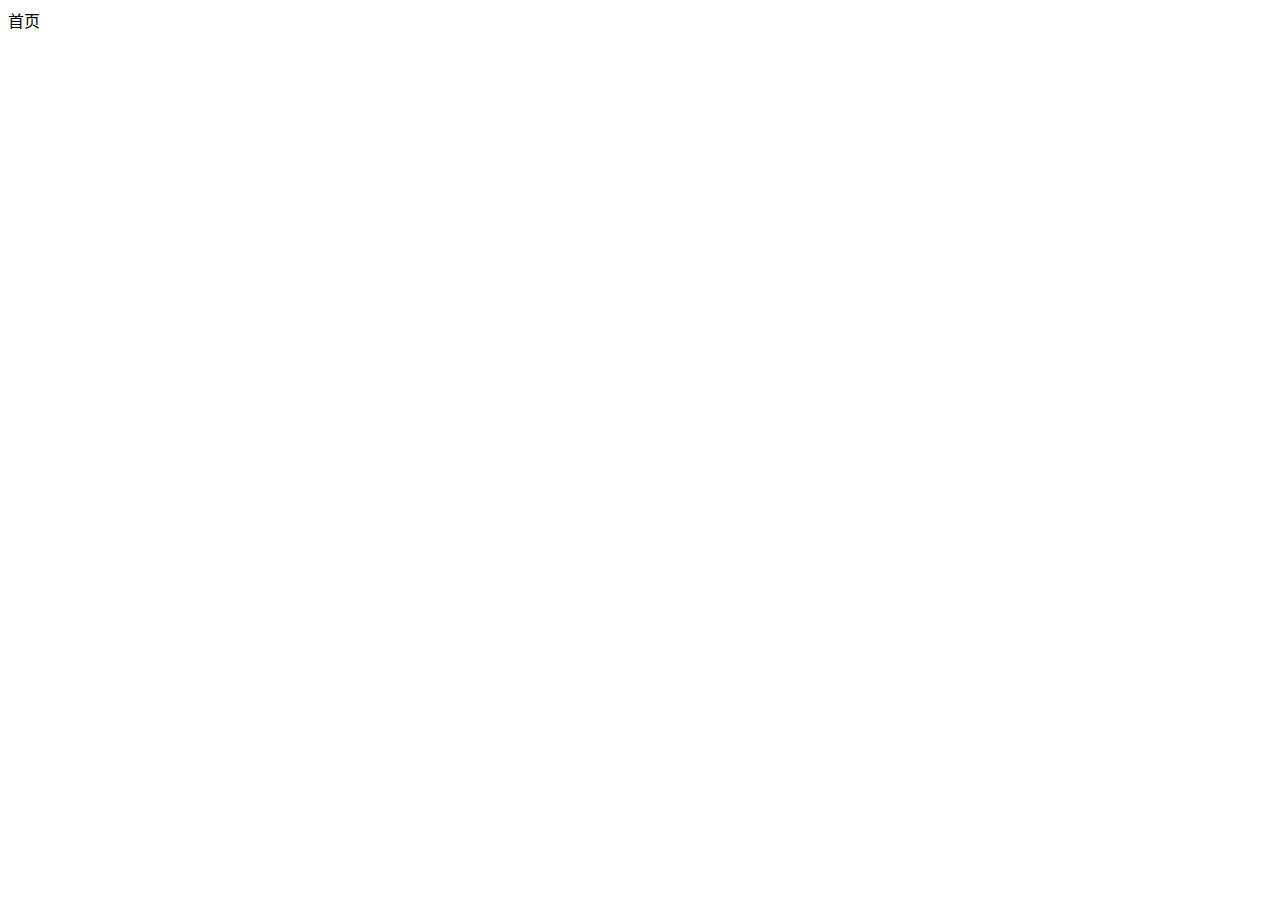
==== index.html @ 96267653 "完成登录表单" ====
<!DOCTYPE html>
<html lang="zh-CN">

<head>
    <meta charset="UTF-8">
    <meta name="viewport" content="width=device-width, initial-scale=1.0">
    <title>Document</title>
</head>

<body>
    首页
</body>

</html>
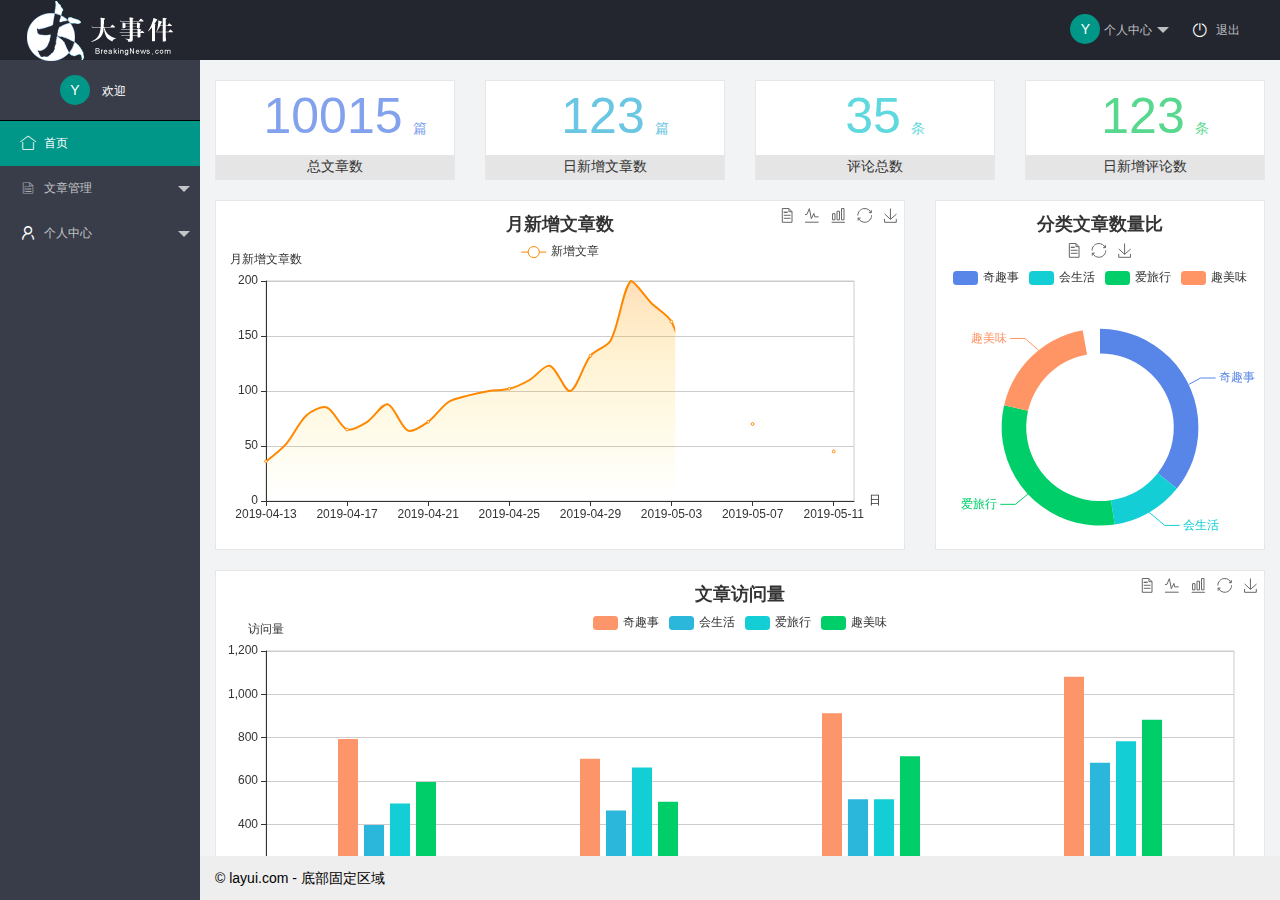
==== commit 4d37814d: "完成index页面布局" ====
--- a/index.html
+++ b/index.html
@@ -1,14 +1,119 @@
 <!DOCTYPE html>
-<html lang="zh-CN">
+<html>
 
 <head>
-    <meta charset="UTF-8">
-    <meta name="viewport" content="width=device-width, initial-scale=1.0">
-    <title>Document</title>
+    <meta charset="utf-8">
+    <meta name="viewport" content="width=device-width, initial-scale=1, maximum-scale=1">
+    <title>layout 后台大布局 - Layui</title>
+    <link rel="stylesheet" href="assets/lib/layui/css/layui.css">
+    <link rel="stylesheet" href="assets/css/index.css">
 </head>
 
-<body>
-    首页
+<body class="layui-layout-body">
+    <div class="layui-layout layui-layout-admin">
+        <div class="layui-header">
+            <div class="layui-logo">
+                <img src="assets/images/logo.png" alt="">
+            </div>
+            <ul class="layui-nav layui-layout-right">
+                <li class="layui-nav-item">
+                    <a href="javascript:;">
+                        <img src="http://t.cn/RCzsdCq" class="layui-nav-img" style="display: none;" alt="">
+                        <span id="userportrait">Y</span>
+                        个人中心
+                    </a>
+                    <dl class="layui-nav-child">
+                        <dd><a href="">基本资料</a></dd>
+                        <dd><a href="">更换头像</a></dd>
+                        <dd><a href="">重置密码</a></dd>
+                    </dl>
+                </li>
+
+                <li class="layui-nav-item">
+                    <a href="">
+                        <i class="layui-icon layui-icon-logout"
+                            style="font-size: 18px; color: #fff; vertical-align: bottom;"></i>
+                        退出
+                    </a>
+                </li>
+            </ul>
+        </div>
+
+        <div class="layui-side layui-bg-black">
+            <div class="welcome">
+                <img src="http://t.cn/RCzsdCq" class="layui-nav-img" style="display: none;" alt="">
+                <span id="userportrait">Y</span>
+                <em>欢迎</em>
+            </div>
+            <div>
+                <!-- 左侧导航区域（可配合layui已有的垂直导航） -->
+                <ul class="layui-nav layui-nav-tree" lay-filter="test" lay-shrink="all">
+                    <li class="layui-nav-item layui-this">
+                        <a href="">
+                            <i class="layui-icon layui-icon-home" style="font-size: 18px; color: #fff;"></i>
+                            首页
+                        </a>
+                    </li>
+                    <li class="layui-nav-item">
+                        <a class="" href="javascript:;">
+                            <i class="layui-icon layui-icon-list" style="font-size: 18px; color: #fff;"></i>
+                            文章管理
+                        </a>
+                        <dl class="layui-nav-child">
+                            <dd><a href="test.html" target="fm">
+                                    <i class="layui-icon layui-icon-app" style="font-size: 12px; color: #fff;"></i>
+                                    文章类别</a></dd>
+                            <dd><a href="javascript:;">
+                                    <i class="layui-icon layui-icon-app" style="font-size: 12px; color: #fff;"></i>
+                                    文章列表</a></dd>
+                            <dd><a href="javascript:;">
+                                    <i class="layui-icon layui-icon-app" style="font-size: 12px; color: #fff;"></i>
+                                    发表文章</a></dd>
+                        </dl>
+                    </li>
+                    <li class="layui-nav-item">
+                        <a href="javascript:;">
+                            <i class="layui-icon layui-icon-username" style="font-size: 18px; color: #fff;"></i>
+                            个人中心
+                        </a>
+                        <dl class="layui-nav-child">
+                            <dd><a href="javascript:;">
+                                    <i class="layui-icon layui-icon-app" style="font-size: 12px; color: #fff;"></i>
+                                    基本资料</a></dd>
+                            <dd><a href="javascript:;">
+                                    <i class="layui-icon layui-icon-app" style="font-size: 12px; color: #fff;"></i>
+                                    更换头像</a></dd>
+                            <dd><a href="javascript:;">
+                                    <i class="layui-icon layui-icon-app" style="font-size: 12px; color: #fff;"></i>
+                                    重置密码</a></dd>
+                        </dl>
+                    </li>
+                </ul>
+            </div>
+        </div>
+
+        <div class="layui-body">
+            <!-- 内容主体区域 -->
+            <!-- <div style="padding: 15px;">内容主体区域</div> -->
+            <iframe src="home/dashboard.html" frameborder="0" name="fm"></iframe>
+        </div>
+
+        <div class="layui-footer">
+            <!-- 底部固定区域 -->
+            © layui.com - 底部固定区域
+        </div>
+    </div>
+    <script src="assets/lib/jquery.js"></script>
+    <script src="assets/lib/layui/layui.all.js"></script>
+    <script src="assets/js/common.js"></script>
+    <script src="assets/js/index.js"></script>
+    <script>
+        //JavaScript代码区域
+        layui.use('element', function () {
+            var element = layui.element;
+
+        });
+    </script>
 </body>
 
 </html>--- a/assets/lib/layui/css/layui.css
+++ b/assets/lib/layui/css/layui.css
@@ -0,0 +1,2 @@
+/** layui-v2.5.6 MIT License By https://www.layui.com */
+ .layui-inline,img{display:inline-block;vertical-align:middle}h1,h2,h3,h4,h5,h6{font-weight:400}.layui-edge,.layui-header,.layui-inline,.layui-main{position:relative}.layui-body,.layui-edge,.layui-elip{overflow:hidden}.layui-btn,.layui-edge,.layui-inline,img{vertical-align:middle}.layui-btn,.layui-disabled,.layui-icon,.layui-unselect{-moz-user-select:none;-webkit-user-select:none;-ms-user-select:none}.layui-elip,.layui-form-checkbox span,.layui-form-pane .layui-form-label{text-overflow:ellipsis;white-space:nowrap}.layui-breadcrumb,.layui-tree-btnGroup{visibility:hidden}blockquote,body,button,dd,div,dl,dt,form,h1,h2,h3,h4,h5,h6,input,li,ol,p,pre,td,textarea,th,ul{margin:0;padding:0;-webkit-tap-highlight-color:rgba(0,0,0,0)}a:active,a:hover{outline:0}img{border:none}li{list-style:none}table{border-collapse:collapse;border-spacing:0}h4,h5,h6{font-size:100%}button,input,optgroup,option,select,textarea{font-family:inherit;font-size:inherit;font-style:inherit;font-weight:inherit;outline:0}pre{white-space:pre-wrap;white-space:-moz-pre-wrap;white-space:-pre-wrap;white-space:-o-pre-wrap;word-wrap:break-word}body{line-height:24px;font:14px Helvetica Neue,Helvetica,PingFang SC,Tahoma,Arial,sans-serif}hr{height:1px;margin:10px 0;border:0;clear:both}a{color:#333;text-decoration:none}a:hover{color:#777}a cite{font-style:normal;*cursor:pointer}.layui-border-box,.layui-border-box *{box-sizing:border-box}.layui-box,.layui-box *{box-sizing:content-box}.layui-clear{clear:both;*zoom:1}.layui-clear:after{content:'\20';clear:both;*zoom:1;display:block;height:0}.layui-inline{*display:inline;*zoom:1}.layui-edge{display:inline-block;width:0;height:0;border-width:6px;border-style:dashed;border-color:transparent}.layui-edge-top{top:-4px;border-bottom-color:#999;border-bottom-style:solid}.layui-edge-right{border-left-color:#999;border-left-style:solid}.layui-edge-bottom{top:2px;border-top-color:#999;border-top-style:solid}.layui-edge-left{border-right-color:#999;border-right-style:solid}.layui-disabled,.layui-disabled:hover{color:#d2d2d2!important;cursor:not-allowed!important}.layui-circle{border-radius:100%}.layui-show{display:block!important}.layui-hide{display:none!important}@font-face{font-family:layui-icon;src:url(../font/iconfont.eot?v=256);src:url(../font/iconfont.eot?v=256#iefix) format('embedded-opentype'),url(../font/iconfont.woff2?v=256) format('woff2'),url(../font/iconfont.woff?v=256) format('woff'),url(../font/iconfont.ttf?v=256) format('truetype'),url(../font/iconfont.svg?v=256#layui-icon) format('svg')}.layui-icon{font-family:layui-icon!important;font-size:16px;font-style:normal;-webkit-font-smoothing:antialiased;-moz-osx-font-smoothing:grayscale}.layui-icon-reply-fill:before{content:"\e611"}.layui-icon-set-fill:before{content:"\e614"}.layui-icon-menu-fill:before{content:"\e60f"}.layui-icon-search:before{content:"\e615"}.layui-icon-share:before{content:"\e641"}.layui-icon-set-sm:before{content:"\e620"}.layui-icon-engine:before{content:"\e628"}.layui-icon-close:before{content:"\1006"}.layui-icon-close-fill:before{content:"\1007"}.layui-icon-chart-screen:before{content:"\e629"}.layui-icon-star:before{content:"\e600"}.layui-icon-circle-dot:before{content:"\e617"}.layui-icon-chat:before{content:"\e606"}.layui-icon-release:before{content:"\e609"}.layui-icon-list:before{content:"\e60a"}.layui-icon-chart:before{content:"\e62c"}.layui-icon-ok-circle:before{content:"\1005"}.layui-icon-layim-theme:before{content:"\e61b"}.layui-icon-table:before{content:"\e62d"}.layui-icon-right:before{content:"\e602"}.layui-icon-left:before{content:"\e603"}.layui-icon-cart-simple:before{content:"\e698"}.layui-icon-face-cry:before{content:"\e69c"}.layui-icon-face-smile:before{content:"\e6af"}.layui-icon-survey:before{content:"\e6b2"}.layui-icon-tree:before{content:"\e62e"}.layui-icon-ie:before{content:"\e7bb"}.layui-icon-upload-circle:before{content:"\e62f"}.layui-icon-add-circle:before{content:"\e61f"}.layui-icon-download-circle:before{content:"\e601"}.layui-icon-templeate-1:before{content:"\e630"}.layui-icon-util:before{content:"\e631"}.layui-icon-face-surprised:before{content:"\e664"}.layui-icon-edit:before{content:"\e642"}.layui-icon-speaker:before{content:"\e645"}.layui-icon-down:before{content:"\e61a"}.layui-icon-file:before{content:"\e621"}.layui-icon-layouts:before{content:"\e632"}.layui-icon-rate-half:before{content:"\e6c9"}.layui-icon-add-circle-fine:before{content:"\e608"}.layui-icon-prev-circle:before{content:"\e633"}.layui-icon-read:before{content:"\e705"}.layui-icon-404:before{content:"\e61c"}.layui-icon-carousel:before{content:"\e634"}.layui-icon-help:before{content:"\e607"}.layui-icon-code-circle:before{content:"\e635"}.layui-icon-windows:before{content:"\e67f"}.layui-icon-water:before{content:"\e636"}.layui-icon-username:before{content:"\e66f"}.layui-icon-find-fill:before{content:"\e670"}.layui-icon-about:before{content:"\e60b"}.layui-icon-location:before{content:"\e715"}.layui-icon-up:before{content:"\e619"}.layui-icon-pause:before{content:"\e651"}.layui-icon-date:before{content:"\e637"}.layui-icon-layim-uploadfile:before{content:"\e61d"}.layui-icon-delete:before{content:"\e640"}.layui-icon-play:before{content:"\e652"}.layui-icon-top:before{content:"\e604"}.layui-icon-firefox:before{content:"\e686"}.layui-icon-friends:before{content:"\e612"}.layui-icon-refresh-3:before{content:"\e9aa"}.layui-icon-ok:before{content:"\e605"}.layui-icon-layer:before{content:"\e638"}.layui-icon-face-smile-fine:before{content:"\e60c"}.layui-icon-dollar:before{content:"\e659"}.layui-icon-group:before{content:"\e613"}.layui-icon-layim-download:before{content:"\e61e"}.layui-icon-picture-fine:before{content:"\e60d"}.layui-icon-link:before{content:"\e64c"}.layui-icon-diamond:before{content:"\e735"}.layui-icon-log:before{content:"\e60e"}.layui-icon-key:before{content:"\e683"}.layui-icon-rate-solid:before{content:"\e67a"}.layui-icon-fonts-del:before{content:"\e64f"}.layui-icon-unlink:before{content:"\e64d"}.layui-icon-fonts-clear:before{content:"\e639"}.layui-icon-triangle-r:before{content:"\e623"}.layui-icon-circle:before{content:"\e63f"}.layui-icon-radio:before{content:"\e643"}.layui-icon-align-center:before{content:"\e647"}.layui-icon-align-right:before{content:"\e648"}.layui-icon-align-left:before{content:"\e649"}.layui-icon-loading-1:before{content:"\e63e"}.layui-icon-return:before{content:"\e65c"}.layui-icon-fonts-strong:before{content:"\e62b"}.layui-icon-upload:before{content:"\e67c"}.layui-icon-dialogue:before{content:"\e63a"}.layui-icon-video:before{content:"\e6ed"}.layui-icon-headset:before{content:"\e6fc"}.layui-icon-cellphone-fine:before{content:"\e63b"}.layui-icon-add-1:before{content:"\e654"}.layui-icon-face-smile-b:before{content:"\e650"}.layui-icon-fonts-html:before{content:"\e64b"}.layui-icon-screen-full:before{content:"\e622"}.layui-icon-form:before{content:"\e63c"}.layui-icon-cart:before{content:"\e657"}.layui-icon-camera-fill:before{content:"\e65d"}.layui-icon-tabs:before{content:"\e62a"}.layui-icon-heart-fill:before{content:"\e68f"}.layui-icon-fonts-code:before{content:"\e64e"}.layui-icon-ios:before{content:"\e680"}.layui-icon-at:before{content:"\e687"}.layui-icon-fire:before{content:"\e756"}.layui-icon-set:before{content:"\e716"}.layui-icon-fonts-u:before{content:"\e646"}.layui-icon-triangle-d:before{content:"\e625"}.layui-icon-tips:before{content:"\e702"}.layui-icon-picture:before{content:"\e64a"}.layui-icon-more-vertical:before{content:"\e671"}.layui-icon-bluetooth:before{content:"\e689"}.layui-icon-flag:before{content:"\e66c"}.layui-icon-loading:before{content:"\e63d"}.layui-icon-fonts-i:before{content:"\e644"}.layui-icon-refresh-1:before{content:"\e666"}.layui-icon-rmb:before{content:"\e65e"}.layui-icon-addition:before{content:"\e624"}.layui-icon-home:before{content:"\e68e"}.layui-icon-time:before{content:"\e68d"}.layui-icon-user:before{content:"\e770"}.layui-icon-notice:before{content:"\e667"}.layui-icon-chrome:before{content:"\e68a"}.layui-icon-edge:before{content:"\e68b"}.layui-icon-login-weibo:before{content:"\e675"}.layui-icon-voice:before{content:"\e688"}.layui-icon-upload-drag:before{content:"\e681"}.layui-icon-login-qq:before{content:"\e676"}.layui-icon-snowflake:before{content:"\e6b1"}.layui-icon-heart:before{content:"\e68c"}.layui-icon-logout:before{content:"\e682"}.layui-icon-file-b:before{content:"\e655"}.layui-icon-template:before{content:"\e663"}.layui-icon-transfer:before{content:"\e691"}.layui-icon-auz:before{content:"\e672"}.layui-icon-console:before{content:"\e665"}.layui-icon-app:before{content:"\e653"}.layui-icon-prev:before{content:"\e65a"}.layui-icon-website:before{content:"\e7ae"}.layui-icon-next:before{content:"\e65b"}.layui-icon-component:before{content:"\e857"}.layui-icon-android:before{content:"\e684"}.layui-icon-more:before{content:"\e65f"}.layui-icon-login-wechat:before{content:"\e677"}.layui-icon-shrink-right:before{content:"\e668"}.layui-icon-spread-left:before{content:"\e66b"}.layui-icon-camera:before{content:"\e660"}.layui-icon-note:before{content:"\e66e"}.layui-icon-refresh:before{content:"\e669"}.layui-icon-female:before{content:"\e661"}.layui-icon-male:before{content:"\e662"}.layui-icon-screen-restore:before{content:"\e758"}.layui-icon-password:before{content:"\e673"}.layui-icon-senior:before{content:"\e674"}.layui-icon-theme:before{content:"\e66a"}.layui-icon-tread:before{content:"\e6c5"}.layui-icon-praise:before{content:"\e6c6"}.layui-icon-star-fill:before{content:"\e658"}.layui-icon-rate:before{content:"\e67b"}.layui-icon-template-1:before{content:"\e656"}.layui-icon-vercode:before{content:"\e679"}.layui-icon-service:before{content:"\e626"}.layui-icon-cellphone:before{content:"\e678"}.layui-icon-print:before{content:"\e66d"}.layui-icon-cols:before{content:"\e610"}.layui-icon-wifi:before{content:"\e7e0"}.layui-icon-export:before{content:"\e67d"}.layui-icon-rss:before{content:"\e808"}.layui-icon-slider:before{content:"\e714"}.layui-icon-email:before{content:"\e618"}.layui-icon-subtraction:before{content:"\e67e"}.layui-icon-mike:before{content:"\e6dc"}.layui-icon-light:before{content:"\e748"}.layui-icon-gift:before{content:"\e627"}.layui-icon-mute:before{content:"\e685"}.layui-icon-reduce-circle:before{content:"\e616"}.layui-icon-music:before{content:"\e690"}.layui-main{width:1140px;margin:0 auto}.layui-header{z-index:1000;height:60px}.layui-header a:hover{transition:all .5s;-webkit-transition:all .5s}.layui-side{position:fixed;left:0;top:0;bottom:0;z-index:999;width:200px;overflow-x:hidden}.layui-side-scroll{position:relative;width:220px;height:100%;overflow-x:hidden}.layui-body{position:absolute;left:200px;right:0;top:0;bottom:0;z-index:998;width:auto;overflow-y:auto;box-sizing:border-box}.layui-layout-body{overflow:hidden}.layui-layout-admin .layui-header{background-color:#23262E}.layui-layout-admin .layui-side{top:60px;width:200px;overflow-x:hidden}.layui-layout-admin .layui-body{position:fixed;top:60px;bottom:44px}.layui-layout-admin .layui-main{width:auto;margin:0 15px}.layui-layout-admin .layui-footer{position:fixed;left:200px;right:0;bottom:0;height:44px;line-height:44px;padding:0 15px;background-color:#eee}.layui-layout-admin .layui-logo{position:absolute;left:0;top:0;width:200px;height:100%;line-height:60px;text-align:center;color:#009688;font-size:16px}.layui-layout-admin .layui-header .layui-nav{background:0 0}.layui-layout-left{position:absolute!important;left:200px;top:0}.layui-layout-right{position:absolute!important;right:0;top:0}.layui-container{position:relative;margin:0 auto;padding:0 15px;box-sizing:border-box}.layui-fluid{position:relative;margin:0 auto;padding:0 15px}.layui-row:after,.layui-row:before{content:'';display:block;clear:both}.layui-col-lg1,.layui-col-lg10,.layui-col-lg11,.layui-col-lg12,.layui-col-lg2,.layui-col-lg3,.layui-col-lg4,.layui-col-lg5,.layui-col-lg6,.layui-col-lg7,.layui-col-lg8,.layui-col-lg9,.layui-col-md1,.layui-col-md10,.layui-col-md11,.layui-col-md12,.layui-col-md2,.layui-col-md3,.layui-col-md4,.layui-col-md5,.layui-col-md6,.layui-col-md7,.layui-col-md8,.layui-col-md9,.layui-col-sm1,.layui-col-sm10,.layui-col-sm11,.layui-col-sm12,.layui-col-sm2,.layui-col-sm3,.layui-col-sm4,.layui-col-sm5,.layui-col-sm6,.layui-col-sm7,.layui-col-sm8,.layui-col-sm9,.layui-col-xs1,.layui-col-xs10,.layui-col-xs11,.layui-col-xs12,.layui-col-xs2,.layui-col-xs3,.layui-col-xs4,.layui-col-xs5,.layui-col-xs6,.layui-col-xs7,.layui-col-xs8,.layui-col-xs9{position:relative;display:block;box-sizing:border-box}.layui-col-xs1,.layui-col-xs10,.layui-col-xs11,.layui-col-xs12,.layui-col-xs2,.layui-col-xs3,.layui-col-xs4,.layui-col-xs5,.layui-col-xs6,.layui-col-xs7,.layui-col-xs8,.layui-col-xs9{float:left}.layui-col-xs1{width:8.33333333%}.layui-col-xs2{width:16.66666667%}.layui-col-xs3{width:25%}.layui-col-xs4{width:33.33333333%}.layui-col-xs5{width:41.66666667%}.layui-col-xs6{width:50%}.layui-col-xs7{width:58.33333333%}.layui-col-xs8{width:66.66666667%}.layui-col-xs9{width:75%}.layui-col-xs10{width:83.33333333%}.layui-col-xs11{width:91.66666667%}.layui-col-xs12{width:100%}.layui-col-xs-offset1{margin-left:8.33333333%}.layui-col-xs-offset2{margin-left:16.66666667%}.layui-col-xs-offset3{margin-left:25%}.layui-col-xs-offset4{margin-left:33.33333333%}.layui-col-xs-offset5{margin-left:41.66666667%}.layui-col-xs-offset6{margin-left:50%}.layui-col-xs-offset7{margin-left:58.33333333%}.layui-col-xs-offset8{margin-left:66.66666667%}.layui-col-xs-offset9{margin-left:75%}.layui-col-xs-offset10{margin-left:83.33333333%}.layui-col-xs-offset11{margin-left:91.66666667%}.layui-col-xs-offset12{margin-left:100%}@media screen and (max-width:768px){.layui-hide-xs{display:none!important}.layui-show-xs-block{display:block!important}.layui-show-xs-inline{display:inline!important}.layui-show-xs-inline-block{display:inline-block!important}}@media screen and (min-width:768px){.layui-container{width:750px}.layui-hide-sm{display:none!important}.layui-show-sm-block{display:block!important}.layui-show-sm-inline{display:inline!important}.layui-show-sm-inline-block{display:inline-block!important}.layui-col-sm1,.layui-col-sm10,.layui-col-sm11,.layui-col-sm12,.layui-col-sm2,.layui-col-sm3,.layui-col-sm4,.layui-col-sm5,.layui-col-sm6,.layui-col-sm7,.layui-col-sm8,.layui-col-sm9{float:left}.layui-col-sm1{width:8.33333333%}.layui-col-sm2{width:16.66666667%}.layui-col-sm3{width:25%}.layui-col-sm4{width:33.33333333%}.layui-col-sm5{width:41.66666667%}.layui-col-sm6{width:50%}.layui-col-sm7{width:58.33333333%}.layui-col-sm8{width:66.66666667%}.layui-col-sm9{width:75%}.layui-col-sm10{width:83.33333333%}.layui-col-sm11{width:91.66666667%}.layui-col-sm12{width:100%}.layui-col-sm-offset1{margin-left:8.33333333%}.layui-col-sm-offset2{margin-left:16.66666667%}.layui-col-sm-offset3{margin-left:25%}.layui-col-sm-offset4{margin-left:33.33333333%}.layui-col-sm-offset5{margin-left:41.66666667%}.layui-col-sm-offset6{margin-left:50%}.layui-col-sm-offset7{margin-left:58.33333333%}.layui-col-sm-offset8{margin-left:66.66666667%}.layui-col-sm-offset9{margin-left:75%}.layui-col-sm-offset10{margin-left:83.33333333%}.layui-col-sm-offset11{margin-left:91.66666667%}.layui-col-sm-offset12{margin-left:100%}}@media screen and (min-width:992px){.layui-container{width:970px}.layui-hide-md{display:none!important}.layui-show-md-block{display:block!important}.layui-show-md-inline{display:inline!important}.layui-show-md-inline-block{display:inline-block!important}.layui-col-md1,.layui-col-md10,.layui-col-md11,.layui-col-md12,.layui-col-md2,.layui-col-md3,.layui-col-md4,.layui-col-md5,.layui-col-md6,.layui-col-md7,.layui-col-md8,.layui-col-md9{float:left}.layui-col-md1{width:8.33333333%}.layui-col-md2{width:16.66666667%}.layui-col-md3{width:25%}.layui-col-md4{width:33.33333333%}.layui-col-md5{width:41.66666667%}.layui-col-md6{width:50%}.layui-col-md7{width:58.33333333%}.layui-col-md8{width:66.66666667%}.layui-col-md9{width:75%}.layui-col-md10{width:83.33333333%}.layui-col-md11{width:91.66666667%}.layui-col-md12{width:100%}.layui-col-md-offset1{margin-left:8.33333333%}.layui-col-md-offset2{margin-left:16.66666667%}.layui-col-md-offset3{margin-left:25%}.layui-col-md-offset4{margin-left:33.33333333%}.layui-col-md-offset5{margin-left:41.66666667%}.layui-col-md-offset6{margin-left:50%}.layui-col-md-offset7{margin-left:58.33333333%}.layui-col-md-offset8{margin-left:66.66666667%}.layui-col-md-offset9{margin-left:75%}.layui-col-md-offset10{margin-left:83.33333333%}.layui-col-md-offset11{margin-left:91.66666667%}.layui-col-md-offset12{margin-left:100%}}@media screen and (min-width:1200px){.layui-container{width:1170px}.layui-hide-lg{display:none!important}.layui-show-lg-block{display:block!important}.layui-show-lg-inline{display:inline!important}.layui-show-lg-inline-block{display:inline-block!important}.layui-col-lg1,.layui-col-lg10,.layui-col-lg11,.layui-col-lg12,.layui-col-lg2,.layui-col-lg3,.layui-col-lg4,.layui-col-lg5,.layui-col-lg6,.layui-col-lg7,.layui-col-lg8,.layui-col-lg9{float:left}.layui-col-lg1{width:8.33333333%}.layui-col-lg2{width:16.66666667%}.layui-col-lg3{width:25%}.layui-col-lg4{width:33.33333333%}.layui-col-lg5{width:41.66666667%}.layui-col-lg6{width:50%}.layui-col-lg7{width:58.33333333%}.layui-col-lg8{width:66.66666667%}.layui-col-lg9{width:75%}.layui-col-lg10{width:83.33333333%}.layui-col-lg11{width:91.66666667%}.layui-col-lg12{width:100%}.layui-col-lg-offset1{margin-left:8.33333333%}.layui-col-lg-offset2{margin-left:16.66666667%}.layui-col-lg-offset3{margin-left:25%}.layui-col-lg-offset4{margin-left:33.33333333%}.layui-col-lg-offset5{margin-left:41.66666667%}.layui-col-lg-offset6{margin-left:50%}.layui-col-lg-offset7{margin-left:58.33333333%}.layui-col-lg-offset8{margin-left:66.66666667%}.layui-col-lg-offset9{margin-left:75%}.layui-col-lg-offset10{margin-left:83.33333333%}.layui-col-lg-offset11{margin-left:91.66666667%}.layui-col-lg-offset12{margin-left:100%}}.layui-col-space1{margin:-.5px}.layui-col-space1>*{padding:.5px}.layui-col-space2{margin:-1px}.layui-col-space2>*{padding:1px}.layui-col-space4{margin:-2px}.layui-col-space4>*{padding:2px}.layui-col-space5{margin:-2.5px}.layui-col-space5>*{padding:2.5px}.layui-col-space6{margin:-3px}.layui-col-space6>*{padding:3px}.layui-col-space8{margin:-4px}.layui-col-space8>*{padding:4px}.layui-col-space10{margin:-5px}.layui-col-space10>*{padding:5px}.layui-col-space12{margin:-6px}.layui-col-space12>*{padding:6px}.layui-col-space14{margin:-7px}.layui-col-space14>*{padding:7px}.layui-col-space15{margin:-7.5px}.layui-col-space15>*{padding:7.5px}.layui-col-space16{margin:-8px}.layui-col-space16>*{padding:8px}.layui-col-space18{margin:-9px}.layui-col-space18>*{padding:9px}.layui-col-space20{margin:-10px}.layui-col-space20>*{padding:10px}.layui-col-space22{margin:-11px}.layui-col-space22>*{padding:11px}.layui-col-space24{margin:-12px}.layui-col-space24>*{padding:12px}.layui-col-space25{margin:-12.5px}.layui-col-space25>*{padding:12.5px}.layui-col-space26{margin:-13px}.layui-col-space26>*{padding:13px}.layui-col-space28{margin:-14px}.layui-col-space28>*{padding:14px}.layui-col-space30{margin:-15px}.layui-col-space30>*{padding:15px}.layui-btn,.layui-input,.layui-select,.layui-textarea,.layui-upload-button{outline:0;-webkit-appearance:none;transition:all .3s;-webkit-transition:all .3s;box-sizing:border-box}.layui-elem-quote{margin-bottom:10px;padding:15px;line-height:22px;border-left:5px solid #009688;border-radius:0 2px 2px 0;background-color:#f2f2f2}.layui-quote-nm{border-style:solid;border-width:1px 1px 1px 5px;background:0 0}.layui-elem-field{margin-bottom:10px;padding:0;border-width:1px;border-style:solid}.layui-elem-field legend{margin-left:20px;padding:0 10px;font-size:20px;font-weight:300}.layui-field-title{margin:10px 0 20px;border-width:1px 0 0}.layui-field-box{padding:10px 15px}.layui-field-title .layui-field-box{padding:10px 0}.layui-progress{position:relative;height:6px;border-radius:20px;background-color:#e2e2e2}.layui-progress-bar{position:absolute;left:0;top:0;width:0;max-width:100%;height:6px;border-radius:20px;text-align:right;background-color:#5FB878;transition:all .3s;-webkit-transition:all .3s}.layui-progress-big,.layui-progress-big .layui-progress-bar{height:18px;line-height:18px}.layui-progress-text{position:relative;top:-20px;line-height:18px;font-size:12px;color:#666}.layui-progress-big .layui-progress-text{position:static;padding:0 10px;color:#fff}.layui-collapse{border-width:1px;border-style:solid;border-radius:2px}.layui-colla-content,.layui-colla-item{border-top-width:1px;border-top-style:solid}.layui-colla-item:first-child{border-top:none}.layui-colla-title{position:relative;height:42px;line-height:42px;padding:0 15px 0 35px;color:#333;background-color:#f2f2f2;cursor:pointer;font-size:14px;overflow:hidden}.layui-colla-content{display:none;padding:10px 15px;line-height:22px;color:#666}.layui-colla-icon{position:absolute;left:15px;top:0;font-size:14px}.layui-card{margin-bottom:15px;border-radius:2px;background-color:#fff;box-shadow:0 1px 2px 0 rgba(0,0,0,.05)}.layui-card:last-child{margin-bottom:0}.layui-card-header{position:relative;height:42px;line-height:42px;padding:0 15px;border-bottom:1px solid #f6f6f6;color:#333;border-radius:2px 2px 0 0;font-size:14px}.layui-bg-black,.layui-bg-blue,.layui-bg-cyan,.layui-bg-green,.layui-bg-orange,.layui-bg-red{color:#fff!important}.layui-card-body{position:relative;padding:10px 15px;line-height:24px}.layui-card-body[pad15]{padding:15px}.layui-card-body[pad20]{padding:20px}.layui-card-body .layui-table{margin:5px 0}.layui-card .layui-tab{margin:0}.layui-panel-window{position:relative;padding:15px;border-radius:0;border-top:5px solid #E6E6E6;background-color:#fff}.layui-auxiliar-moving{position:fixed;left:0;right:0;top:0;bottom:0;width:100%;height:100%;background:0 0;z-index:9999999999}.layui-form-label,.layui-form-mid,.layui-form-select,.layui-input-block,.layui-input-inline,.layui-textarea{position:relative}.layui-bg-red{background-color:#FF5722!important}.layui-bg-orange{background-color:#FFB800!important}.layui-bg-green{background-color:#009688!important}.layui-bg-cyan{background-color:#2F4056!important}.layui-bg-blue{background-color:#1E9FFF!important}.layui-bg-black{background-color:#393D49!important}.layui-bg-gray{background-color:#eee!important;color:#666!important}.layui-badge-rim,.layui-colla-content,.layui-colla-item,.layui-collapse,.layui-elem-field,.layui-form-pane .layui-form-item[pane],.layui-form-pane .layui-form-label,.layui-input,.layui-layedit,.layui-layedit-tool,.layui-quote-nm,.layui-select,.layui-tab-bar,.layui-tab-card,.layui-tab-title,.layui-tab-title .layui-this:after,.layui-textarea{border-color:#e6e6e6}.layui-timeline-item:before,hr{background-color:#e6e6e6}.layui-text{line-height:22px;font-size:14px;color:#666}.layui-text h1,.layui-text h2,.layui-text h3{font-weight:500;color:#333}.layui-text h1{font-size:30px}.layui-text h2{font-size:24px}.layui-text h3{font-size:18px}.layui-text a:not(.layui-btn){color:#01AAED}.layui-text a:not(.layui-btn):hover{text-decoration:underline}.layui-text ul{padding:5px 0 5px 15px}.layui-text ul li{margin-top:5px;list-style-type:disc}.layui-text em,.layui-word-aux{color:#999!important;padding:0 5px!important}.layui-btn{display:inline-block;height:38px;line-height:38px;padding:0 18px;background-color:#009688;color:#fff;white-space:nowrap;text-align:center;font-size:14px;border:none;border-radius:2px;cursor:pointer}.layui-btn:hover{opacity:.8;filter:alpha(opacity=80);color:#fff}.layui-btn:active{opacity:1;filter:alpha(opacity=100)}.layui-btn+.layui-btn{margin-left:10px}.layui-btn-container{font-size:0}.layui-btn-container .layui-btn{margin-right:10px;margin-bottom:10px}.layui-btn-container .layui-btn+.layui-btn{margin-left:0}.layui-table .layui-btn-container .layui-btn{margin-bottom:9px}.layui-btn-radius{border-radius:100px}.layui-btn .layui-icon{margin-right:3px;font-size:18px;vertical-align:bottom;vertical-align:middle\9}.layui-btn-primary{border:1px solid #C9C9C9;background-color:#fff;color:#555}.layui-btn-primary:hover{border-color:#009688;color:#333}.layui-btn-normal{background-color:#1E9FFF}.layui-btn-warm{background-color:#FFB800}.layui-btn-danger{background-color:#FF5722}.layui-btn-checked{background-color:#5FB878}.layui-btn-disabled,.layui-btn-disabled:active,.layui-btn-disabled:hover{border:1px solid #e6e6e6;background-color:#FBFBFB;color:#C9C9C9;cursor:not-allowed;opacity:1}.layui-btn-lg{height:44px;line-height:44px;padding:0 25px;font-size:16px}.layui-btn-sm{height:30px;line-height:30px;padding:0 10px;font-size:12px}.layui-btn-sm i{font-size:16px!important}.layui-btn-xs{height:22px;line-height:22px;padding:0 5px;font-size:12px}.layui-btn-xs i{font-size:14px!important}.layui-btn-group{display:inline-block;vertical-align:middle;font-size:0}.layui-btn-group .layui-btn{margin-left:0!important;margin-right:0!important;border-left:1px solid rgba(255,255,255,.5);border-radius:0}.layui-btn-group .layui-btn-primary{border-left:none}.layui-btn-group .layui-btn-primary:hover{border-color:#C9C9C9;color:#009688}.layui-btn-group .layui-btn:first-child{border-left:none;border-radius:2px 0 0 2px}.layui-btn-group .layui-btn-primary:first-child{border-left:1px solid #c9c9c9}.layui-btn-group .layui-btn:last-child{border-radius:0 2px 2px 0}.layui-btn-group .layui-btn+.layui-btn{margin-left:0}.layui-btn-group+.layui-btn-group{margin-left:10px}.layui-btn-fluid{width:100%}.layui-input,.layui-select,.layui-textarea{height:38px;line-height:1.3;line-height:38px\9;border-width:1px;border-style:solid;background-color:#fff;border-radius:2px}.layui-input::-webkit-input-placeholder,.layui-select::-webkit-input-placeholder,.layui-textarea::-webkit-input-placeholder{line-height:1.3}.layui-input,.layui-textarea{display:block;width:100%;padding-left:10px}.layui-input:hover,.layui-textarea:hover{border-color:#D2D2D2!important}.layui-input:focus,.layui-textarea:focus{border-color:#C9C9C9!important}.layui-textarea{min-height:100px;height:auto;line-height:20px;padding:6px 10px;resize:vertical}.layui-select{padding:0 10px}.layui-form input[type=checkbox],.layui-form input[type=radio],.layui-form select{display:none}.layui-form [lay-ignore]{display:initial}.layui-form-item{margin-bottom:15px;clear:both;*zoom:1}.layui-form-item:after{content:'\20';clear:both;*zoom:1;display:block;height:0}.layui-form-label{float:left;display:block;padding:9px 15px;width:80px;font-weight:400;line-height:20px;text-align:right}.layui-form-label-col{display:block;float:none;padding:9px 0;line-height:20px;text-align:left}.layui-form-item .layui-inline{margin-bottom:5px;margin-right:10px}.layui-input-block{margin-left:110px;min-height:36px}.layui-input-inline{display:inline-block;vertical-align:middle}.layui-form-item .layui-input-inline{float:left;width:190px;margin-right:10px}.layui-form-text .layui-input-inline{width:auto}.layui-form-mid{float:left;display:block;padding:9px 0!important;line-height:20px;margin-right:10px}.layui-form-danger+.layui-form-select .layui-input,.layui-form-danger:focus{border-color:#FF5722!important}.layui-form-select .layui-input{padding-right:30px;cursor:pointer}.layui-form-select .layui-edge{position:absolute;right:10px;top:50%;margin-top:-3px;cursor:pointer;border-width:6px;border-top-color:#c2c2c2;border-top-style:solid;transition:all .3s;-webkit-transition:all .3s}.layui-form-select dl{display:none;position:absolute;left:0;top:42px;padding:5px 0;z-index:899;min-width:100%;border:1px solid #d2d2d2;max-height:300px;overflow-y:auto;background-color:#fff;border-radius:2px;box-shadow:0 2px 4px rgba(0,0,0,.12);box-sizing:border-box}.layui-form-select dl dd,.layui-form-select dl dt{padding:0 10px;line-height:36px;white-space:nowrap;overflow:hidden;text-overflow:ellipsis}.layui-form-select dl dt{font-size:12px;color:#999}.layui-form-select dl dd{cursor:pointer}.layui-form-select dl dd:hover{background-color:#f2f2f2;-webkit-transition:.5s all;transition:.5s all}.layui-form-select .layui-select-group dd{padding-left:20px}.layui-form-select dl dd.layui-select-tips{padding-left:10px!important;color:#999}.layui-form-select dl dd.layui-this{background-color:#5FB878;color:#fff}.layui-form-checkbox,.layui-form-select dl dd.layui-disabled{background-color:#fff}.layui-form-selected dl{display:block}.layui-form-checkbox,.layui-form-checkbox *,.layui-form-switch{display:inline-block;vertical-align:middle}.layui-form-selected .layui-edge{margin-top:-9px;-webkit-transform:rotate(180deg);transform:rotate(180deg);margin-top:-3px\9}:root .layui-form-selected .layui-edge{margin-top:-9px\0/IE9}.layui-form-selectup dl{top:auto;bottom:42px}.layui-select-none{margin:5px 0;text-align:center;color:#999}.layui-select-disabled .layui-disabled{border-color:#eee!important}.layui-select-disabled .layui-edge{border-top-color:#d2d2d2}.layui-form-checkbox{position:relative;height:30px;line-height:30px;margin-right:10px;padding-right:30px;cursor:pointer;font-size:0;-webkit-transition:.1s linear;transition:.1s linear;box-sizing:border-box}.layui-form-checkbox span{padding:0 10px;height:100%;font-size:14px;border-radius:2px 0 0 2px;background-color:#d2d2d2;color:#fff;overflow:hidden}.layui-form-checkbox:hover span{background-color:#c2c2c2}.layui-form-checkbox i{position:absolute;right:0;top:0;width:30px;height:28px;border:1px solid #d2d2d2;border-left:none;border-radius:0 2px 2px 0;color:#fff;font-size:20px;text-align:center}.layui-form-checkbox:hover i{border-color:#c2c2c2;color:#c2c2c2}.layui-form-checked,.layui-form-checked:hover{border-color:#5FB878}.layui-form-checked span,.layui-form-checked:hover span{background-color:#5FB878}.layui-form-checked i,.layui-form-checked:hover i{color:#5FB878}.layui-form-item .layui-form-checkbox{margin-top:4px}.layui-form-checkbox[lay-skin=primary]{height:auto!important;line-height:normal!important;min-width:18px;min-height:18px;border:none!important;margin-right:0;padding-left:28px;padding-right:0;background:0 0}.layui-form-checkbox[lay-skin=primary] span{padding-left:0;padding-right:15px;line-height:18px;background:0 0;color:#666}.layui-form-checkbox[lay-skin=primary] i{right:auto;left:0;width:16px;height:16px;line-height:16px;border:1px solid #d2d2d2;font-size:12px;border-radius:2px;background-color:#fff;-webkit-transition:.1s linear;transition:.1s linear}.layui-form-checkbox[lay-skin=primary]:hover i{border-color:#5FB878;color:#fff}.layui-form-checked[lay-skin=primary] i{border-color:#5FB878!important;background-color:#5FB878;color:#fff}.layui-checkbox-disbaled[lay-skin=primary] span{background:0 0!important;color:#c2c2c2}.layui-checkbox-disbaled[lay-skin=primary]:hover i{border-color:#d2d2d2}.layui-form-item .layui-form-checkbox[lay-skin=primary]{margin-top:10px}.layui-form-switch{position:relative;height:22px;line-height:22px;min-width:35px;padding:0 5px;margin-top:8px;border:1px solid #d2d2d2;border-radius:20px;cursor:pointer;background-color:#fff;-webkit-transition:.1s linear;transition:.1s linear}.layui-form-switch i{position:absolute;left:5px;top:3px;width:16px;height:16px;border-radius:20px;background-color:#d2d2d2;-webkit-transition:.1s linear;transition:.1s linear}.layui-form-switch em{position:relative;top:0;width:25px;margin-left:21px;padding:0!important;text-align:center!important;color:#999!important;font-style:normal!important;font-size:12px}.layui-form-onswitch{border-color:#5FB878;background-color:#5FB878}.layui-checkbox-disbaled,.layui-checkbox-disbaled i{border-color:#e2e2e2!important}.layui-form-onswitch i{left:100%;margin-left:-21px;background-color:#fff}.layui-form-onswitch em{margin-left:5px;margin-right:21px;color:#fff!important}.layui-checkbox-disbaled span{background-color:#e2e2e2!important}.layui-checkbox-disbaled:hover i{color:#fff!important}[lay-radio]{display:none}.layui-form-radio,.layui-form-radio *{display:inline-block;vertical-align:middle}.layui-form-radio{line-height:28px;margin:6px 10px 0 0;padding-right:10px;cursor:pointer;font-size:0}.layui-form-radio *{font-size:14px}.layui-form-radio>i{margin-right:8px;font-size:22px;color:#c2c2c2}.layui-form-radio>i:hover,.layui-form-radioed>i{color:#5FB878}.layui-radio-disbaled>i{color:#e2e2e2!important}.layui-form-pane .layui-form-label{width:110px;padding:8px 15px;height:38px;line-height:20px;border-width:1px;border-style:solid;border-radius:2px 0 0 2px;text-align:center;background-color:#FBFBFB;overflow:hidden;box-sizing:border-box}.layui-form-pane .layui-input-inline{margin-left:-1px}.layui-form-pane .layui-input-block{margin-left:110px;left:-1px}.layui-form-pane .layui-input{border-radius:0 2px 2px 0}.layui-form-pane .layui-form-text .layui-form-label{float:none;width:100%;border-radius:2px;box-sizing:border-box;text-align:left}.layui-form-pane .layui-form-text .layui-input-inline{display:block;margin:0;top:-1px;clear:both}.layui-form-pane .layui-form-text .layui-input-block{margin:0;left:0;top:-1px}.layui-form-pane .layui-form-text .layui-textarea{min-height:100px;border-radius:0 0 2px 2px}.layui-form-pane .layui-form-checkbox{margin:4px 0 4px 10px}.layui-form-pane .layui-form-radio,.layui-form-pane .layui-form-switch{margin-top:6px;margin-left:10px}.layui-form-pane .layui-form-item[pane]{position:relative;border-width:1px;border-style:solid}.layui-form-pane .layui-form-item[pane] .layui-form-label{position:absolute;left:0;top:0;height:100%;border-width:0 1px 0 0}.layui-form-pane .layui-form-item[pane] .layui-input-inline{margin-left:110px}@media screen and (max-width:450px){.layui-form-item .layui-form-label{text-overflow:ellipsis;overflow:hidden;white-space:nowrap}.layui-form-item .layui-inline{display:block;margin-right:0;margin-bottom:20px;clear:both}.layui-form-item .layui-inline:after{content:'\20';clear:both;display:block;height:0}.layui-form-item .layui-input-inline{display:block;float:none;left:-3px;width:auto;margin:0 0 10px 112px}.layui-form-item .layui-input-inline+.layui-form-mid{margin-left:110px;top:-5px;padding:0}.layui-form-item .layui-form-checkbox{margin-right:5px;margin-bottom:5px}}.layui-layedit{border-width:1px;border-style:solid;border-radius:2px}.layui-layedit-tool{padding:3px 5px;border-bottom-width:1px;border-bottom-style:solid;font-size:0}.layedit-tool-fixed{position:fixed;top:0;border-top:1px solid #e2e2e2}.layui-layedit-tool .layedit-tool-mid,.layui-layedit-tool .layui-icon{display:inline-block;vertical-align:middle;text-align:center;font-size:14px}.layui-layedit-tool .layui-icon{position:relative;width:32px;height:30px;line-height:30px;margin:3px 5px;color:#777;cursor:pointer;border-radius:2px}.layui-layedit-tool .layui-icon:hover{color:#393D49}.layui-layedit-tool .layui-icon:active{color:#000}.layui-layedit-tool .layedit-tool-active{background-color:#e2e2e2;color:#000}.layui-layedit-tool .layui-disabled,.layui-layedit-tool .layui-disabled:hover{color:#d2d2d2;cursor:not-allowed}.layui-layedit-tool .layedit-tool-mid{width:1px;height:18px;margin:0 10px;background-color:#d2d2d2}.layedit-tool-html{width:50px!important;font-size:30px!important}.layedit-tool-b,.layedit-tool-code,.layedit-tool-help{font-size:16px!important}.layedit-tool-d,.layedit-tool-face,.layedit-tool-image,.layedit-tool-unlink{font-size:18px!important}.layedit-tool-image input{position:absolute;font-size:0;left:0;top:0;width:100%;height:100%;opacity:.01;filter:Alpha(opacity=1);cursor:pointer}.layui-layedit-iframe iframe{display:block;width:100%}#LAY_layedit_code{overflow:hidden}.layui-laypage{display:inline-block;*display:inline;*zoom:1;vertical-align:middle;margin:10px 0;font-size:0}.layui-laypage>a:first-child,.layui-laypage>a:first-child em{border-radius:2px 0 0 2px}.layui-laypage>a:last-child,.layui-laypage>a:last-child em{border-radius:0 2px 2px 0}.layui-laypage>:first-child{margin-left:0!important}.layui-laypage>:last-child{margin-right:0!important}.layui-laypage a,.layui-laypage button,.layui-laypage input,.layui-laypage select,.layui-laypage span{border:1px solid #e2e2e2}.layui-laypage a,.layui-laypage span{display:inline-block;*display:inline;*zoom:1;vertical-align:middle;padding:0 15px;height:28px;line-height:28px;margin:0 -1px 5px 0;background-color:#fff;color:#333;font-size:12px}.layui-flow-more a *,.layui-laypage input,.layui-table-view select[lay-ignore]{display:inline-block}.layui-laypage a:hover{color:#009688}.layui-laypage em{font-style:normal}.layui-laypage .layui-laypage-spr{color:#999;font-weight:700}.layui-laypage a{text-decoration:none}.layui-laypage .layui-laypage-curr{position:relative}.layui-laypage .layui-laypage-curr em{position:relative;color:#fff}.layui-laypage .layui-laypage-curr .layui-laypage-em{position:absolute;left:-1px;top:-1px;padding:1px;width:100%;height:100%;background-color:#009688}.layui-laypage-em{border-radius:2px}.layui-laypage-next em,.layui-laypage-prev em{font-family:Sim sun;font-size:16px}.layui-laypage .layui-laypage-count,.layui-laypage .layui-laypage-limits,.layui-laypage .layui-laypage-refresh,.layui-laypage .layui-laypage-skip{margin-left:10px;margin-right:10px;padding:0;border:none}.layui-laypage .layui-laypage-limits,.layui-laypage .layui-laypage-refresh{vertical-align:top}.layui-laypage .layui-laypage-refresh i{font-size:18px;cursor:pointer}.layui-laypage select{height:22px;padding:3px;border-radius:2px;cursor:pointer}.layui-laypage .layui-laypage-skip{height:30px;line-height:30px;color:#999}.layui-laypage button,.layui-laypage input{height:30px;line-height:30px;border-radius:2px;vertical-align:top;background-color:#fff;box-sizing:border-box}.layui-laypage input{width:40px;margin:0 10px;padding:0 3px;text-align:center}.layui-laypage input:focus,.layui-laypage select:focus{border-color:#009688!important}.layui-laypage button{margin-left:10px;padding:0 10px;cursor:pointer}.layui-table,.layui-table-view{margin:10px 0}.layui-flow-more{margin:10px 0;text-align:center;color:#999;font-size:14px}.layui-flow-more a{height:32px;line-height:32px}.layui-flow-more a *{vertical-align:top}.layui-flow-more a cite{padding:0 20px;border-radius:3px;background-color:#eee;color:#333;font-style:normal}.layui-flow-more a cite:hover{opacity:.8}.layui-flow-more a i{font-size:30px;color:#737383}.layui-table{width:100%;background-color:#fff;color:#666}.layui-table tr{transition:all .3s;-webkit-transition:all .3s}.layui-table th{text-align:left;font-weight:400}.layui-table tbody tr:hover,.layui-table thead tr,.layui-table-click,.layui-table-header,.layui-table-hover,.layui-table-mend,.layui-table-patch,.layui-table-tool,.layui-table-total,.layui-table-total tr,.layui-table[lay-even] tr:nth-child(even){background-color:#f2f2f2}.layui-table td,.layui-table th,.layui-table-col-set,.layui-table-fixed-r,.layui-table-grid-down,.layui-table-header,.layui-table-page,.layui-table-tips-main,.layui-table-tool,.layui-table-total,.layui-table-view,.layui-table[lay-skin=line],.layui-table[lay-skin=row]{border-width:1px;border-style:solid;border-color:#e6e6e6}.layui-table td,.layui-table th{position:relative;padding:9px 15px;min-height:20px;line-height:20px;font-size:14px}.layui-table[lay-skin=line] td,.layui-table[lay-skin=line] th{border-width:0 0 1px}.layui-table[lay-skin=row] td,.layui-table[lay-skin=row] th{border-width:0 1px 0 0}.layui-table[lay-skin=nob] td,.layui-table[lay-skin=nob] th{border:none}.layui-table img{max-width:100px}.layui-table[lay-size=lg] td,.layui-table[lay-size=lg] th{padding:15px 30px}.layui-table-view .layui-table[lay-size=lg] .layui-table-cell{height:40px;line-height:40px}.layui-table[lay-size=sm] td,.layui-table[lay-size=sm] th{font-size:12px;padding:5px 10px}.layui-table-view .layui-table[lay-size=sm] .layui-table-cell{height:20px;line-height:20px}.layui-table[lay-data]{display:none}.layui-table-box{position:relative;overflow:hidden}.layui-table-view .layui-table{position:relative;width:auto;margin:0}.layui-table-view .layui-table[lay-skin=line]{border-width:0 1px 0 0}.layui-table-view .layui-table[lay-skin=row]{border-width:0 0 1px}.layui-table-view .layui-table td,.layui-table-view .layui-table th{padding:5px 0;border-top:none;border-left:none}.layui-table-view .layui-table th.layui-unselect .layui-table-cell span{cursor:pointer}.layui-table-view .layui-table td{cursor:default}.layui-table-view .layui-table td[data-edit=text]{cursor:text}.layui-table-view .layui-form-checkbox[lay-skin=primary] i{width:18px;height:18px}.layui-table-view .layui-form-radio{line-height:0;padding:0}.layui-table-view .layui-form-radio>i{margin:0;font-size:20px}.layui-table-init{position:absolute;left:0;top:0;width:100%;height:100%;text-align:center;z-index:110}.layui-table-init .layui-icon{position:absolute;left:50%;top:50%;margin:-15px 0 0 -15px;font-size:30px;color:#c2c2c2}.layui-table-header{border-width:0 0 1px;overflow:hidden}.layui-table-header .layui-table{margin-bottom:-1px}.layui-table-tool .layui-inline[lay-event]{position:relative;width:26px;height:26px;padding:5px;line-height:16px;margin-right:10px;text-align:center;color:#333;border:1px solid #ccc;cursor:pointer;-webkit-transition:.5s all;transition:.5s all}.layui-table-tool .layui-inline[lay-event]:hover{border:1px solid #999}.layui-table-tool-temp{padding-right:120px}.layui-table-tool-self{position:absolute;right:17px;top:10px}.layui-table-tool .layui-table-tool-self .layui-inline[lay-event]{margin:0 0 0 10px}.layui-table-tool-panel{position:absolute;top:29px;left:-1px;padding:5px 0;min-width:150px;min-height:40px;border:1px solid #d2d2d2;text-align:left;overflow-y:auto;background-color:#fff;box-shadow:0 2px 4px rgba(0,0,0,.12)}.layui-table-cell,.layui-table-tool-panel li{overflow:hidden;text-overflow:ellipsis;white-space:nowrap}.layui-table-tool-panel li{padding:0 10px;line-height:30px;-webkit-transition:.5s all;transition:.5s all}.layui-table-tool-panel li .layui-form-checkbox[lay-skin=primary]{width:100%;padding-left:28px}.layui-table-tool-panel li:hover{background-color:#f2f2f2}.layui-table-tool-panel li .layui-form-checkbox[lay-skin=primary] i{position:absolute;left:0;top:0}.layui-table-tool-panel li .layui-form-checkbox[lay-skin=primary] span{padding:0}.layui-table-tool .layui-table-tool-self .layui-table-tool-panel{left:auto;right:-1px}.layui-table-col-set{position:absolute;right:0;top:0;width:20px;height:100%;border-width:0 0 0 1px;background-color:#fff}.layui-table-sort{width:10px;height:20px;margin-left:5px;cursor:pointer!important}.layui-table-sort .layui-edge{position:absolute;left:5px;border-width:5px}.layui-table-sort .layui-table-sort-asc{top:3px;border-top:none;border-bottom-style:solid;border-bottom-color:#b2b2b2}.layui-table-sort .layui-table-sort-asc:hover{border-bottom-color:#666}.layui-table-sort .layui-table-sort-desc{bottom:5px;border-bottom:none;border-top-style:solid;border-top-color:#b2b2b2}.layui-table-sort .layui-table-sort-desc:hover{border-top-color:#666}.layui-table-sort[lay-sort=asc] .layui-table-sort-asc{border-bottom-color:#000}.layui-table-sort[lay-sort=desc] .layui-table-sort-desc{border-top-color:#000}.layui-table-cell{height:28px;line-height:28px;padding:0 15px;position:relative;box-sizing:border-box}.layui-table-cell .layui-form-checkbox[lay-skin=primary]{top:-1px;padding:0}.layui-table-cell .layui-table-link{color:#01AAED}.laytable-cell-checkbox,.laytable-cell-numbers,.laytable-cell-radio,.laytable-cell-space{padding:0;text-align:center}.layui-table-body{position:relative;overflow:auto;margin-right:-1px;margin-bottom:-1px}.layui-table-body .layui-none{line-height:26px;padding:15px;text-align:center;color:#999}.layui-table-fixed{position:absolute;left:0;top:0;z-index:101}.layui-table-fixed .layui-table-body{overflow:hidden}.layui-table-fixed-l{box-shadow:0 -1px 8px rgba(0,0,0,.08)}.layui-table-fixed-r{left:auto;right:-1px;border-width:0 0 0 1px;box-shadow:-1px 0 8px rgba(0,0,0,.08)}.layui-table-fixed-r .layui-table-header{position:relative;overflow:visible}.layui-table-mend{position:absolute;right:-49px;top:0;height:100%;width:50px}.layui-table-tool{position:relative;z-index:890;width:100%;min-height:50px;line-height:30px;padding:10px 15px;border-width:0 0 1px}.layui-table-tool .layui-btn-container{margin-bottom:-10px}.layui-table-page,.layui-table-total{border-width:1px 0 0;margin-bottom:-1px;overflow:hidden}.layui-table-page{position:relative;width:100%;padding:7px 7px 0;height:41px;font-size:12px;white-space:nowrap}.layui-table-page>div{height:26px}.layui-table-page .layui-laypage{margin:0}.layui-table-page .layui-laypage a,.layui-table-page .layui-laypage span{height:26px;line-height:26px;margin-bottom:10px;border:none;background:0 0}.layui-table-page .layui-laypage a,.layui-table-page .layui-laypage span.layui-laypage-curr{padding:0 12px}.layui-table-page .layui-laypage span{margin-left:0;padding:0}.layui-table-page .layui-laypage .layui-laypage-prev{margin-left:-7px!important}.layui-table-page .layui-laypage .layui-laypage-curr .layui-laypage-em{left:0;top:0;padding:0}.layui-table-page .layui-laypage button,.layui-table-page .layui-laypage input{height:26px;line-height:26px}.layui-table-page .layui-laypage input{width:40px}.layui-table-page .layui-laypage button{padding:0 10px}.layui-table-page select{height:18px}.layui-table-patch .layui-table-cell{padding:0;width:30px}.layui-table-edit{position:absolute;left:0;top:0;width:100%;height:100%;padding:0 14px 1px;border-radius:0;box-shadow:1px 1px 20px rgba(0,0,0,.15)}.layui-table-edit:focus{border-color:#5FB878!important}select.layui-table-edit{padding:0 0 0 10px;border-color:#C9C9C9}.layui-table-view .layui-form-checkbox,.layui-table-view .layui-form-radio,.layui-table-view .layui-form-switch{top:0;margin:0;box-sizing:content-box}.layui-table-view .layui-form-checkbox{top:-1px;height:26px;line-height:26px}.layui-table-view .layui-form-checkbox i{height:26px}.layui-table-grid .layui-table-cell{overflow:visible}.layui-table-grid-down{position:absolute;top:0;right:0;width:26px;height:100%;padding:5px 0;border-width:0 0 0 1px;text-align:center;background-color:#fff;color:#999;cursor:pointer}.layui-table-grid-down .layui-icon{position:absolute;top:50%;left:50%;margin:-8px 0 0 -8px}.layui-table-grid-down:hover{background-color:#fbfbfb}body .layui-table-tips .layui-layer-content{background:0 0;padding:0;box-shadow:0 1px 6px rgba(0,0,0,.12)}.layui-table-tips-main{margin:-44px 0 0 -1px;max-height:150px;padding:8px 15px;font-size:14px;overflow-y:scroll;background-color:#fff;color:#666}.layui-table-tips-c{position:absolute;right:-3px;top:-13px;width:20px;height:20px;padding:3px;cursor:pointer;background-color:#666;border-radius:50%;color:#fff}.layui-table-tips-c:hover{background-color:#777}.layui-table-tips-c:before{position:relative;right:-2px}.layui-upload-file{display:none!important;opacity:.01;filter:Alpha(opacity=1)}.layui-upload-drag,.layui-upload-form,.layui-upload-wrap{display:inline-block}.layui-upload-list{margin:10px 0}.layui-upload-choose{padding:0 10px;color:#999}.layui-upload-drag{position:relative;padding:30px;border:1px dashed #e2e2e2;background-color:#fff;text-align:center;cursor:pointer;color:#999}.layui-upload-drag .layui-icon{font-size:50px;color:#009688}.layui-upload-drag[lay-over]{border-color:#009688}.layui-upload-iframe{position:absolute;width:0;height:0;border:0;visibility:hidden}.layui-upload-wrap{position:relative;vertical-align:middle}.layui-upload-wrap .layui-upload-file{display:block!important;position:absolute;left:0;top:0;z-index:10;font-size:100px;width:100%;height:100%;opacity:.01;filter:Alpha(opacity=1);cursor:pointer}.layui-transfer-active,.layui-transfer-box{display:inline-block;vertical-align:middle}.layui-transfer-box,.layui-transfer-header,.layui-transfer-search{border-width:0;border-style:solid;border-color:#e6e6e6}.layui-transfer-box{position:relative;border-width:1px;width:200px;height:360px;border-radius:2px;background-color:#fff}.layui-transfer-box .layui-form-checkbox{width:100%;margin:0!important}.layui-transfer-header{height:38px;line-height:38px;padding:0 10px;border-bottom-width:1px}.layui-transfer-search{position:relative;padding:10px;border-bottom-width:1px}.layui-transfer-search .layui-input{height:32px;padding-left:30px;font-size:12px}.layui-transfer-search .layui-icon-search{position:absolute;left:20px;top:50%;margin-top:-8px;color:#666}.layui-transfer-active{margin:0 15px}.layui-transfer-active .layui-btn{display:block;margin:0;padding:0 15px;background-color:#5FB878;border-color:#5FB878;color:#fff}.layui-transfer-active .layui-btn-disabled{background-color:#FBFBFB;border-color:#e6e6e6;color:#C9C9C9}.layui-transfer-active .layui-btn:first-child{margin-bottom:15px}.layui-transfer-active .layui-btn .layui-icon{margin:0;font-size:14px!important}.layui-transfer-data{padding:5px 0;overflow:auto}.layui-transfer-data li{height:32px;line-height:32px;padding:0 10px}.layui-transfer-data li:hover{background-color:#f2f2f2;transition:.5s all}.layui-transfer-data .layui-none{padding:15px 10px;text-align:center;color:#999}.layui-nav{position:relative;padding:0 20px;background-color:#393D49;color:#fff;border-radius:2px;font-size:0;box-sizing:border-box}.layui-nav *{font-size:14px}.layui-nav .layui-nav-item{position:relative;display:inline-block;*display:inline;*zoom:1;vertical-align:middle;line-height:60px}.layui-nav .layui-nav-item a{display:block;padding:0 20px;color:#fff;color:rgba(255,255,255,.7);transition:all .3s;-webkit-transition:all .3s}.layui-nav .layui-this:after,.layui-nav-bar,.layui-nav-tree .layui-nav-itemed:after{position:absolute;left:0;top:0;width:0;height:5px;background-color:#5FB878;transition:all .2s;-webkit-transition:all .2s}.layui-nav-bar{z-index:1000}.layui-nav .layui-nav-item a:hover,.layui-nav .layui-this a{color:#fff}.layui-nav .layui-this:after{content:'';top:auto;bottom:0;width:100%}.layui-nav-img{width:30px;height:30px;margin-right:10px;border-radius:50%}.layui-nav .layui-nav-more{content:'';width:0;height:0;border-style:solid dashed dashed;border-color:#fff transparent transparent;overflow:hidden;cursor:pointer;transition:all .2s;-webkit-transition:all .2s;position:absolute;top:50%;right:3px;margin-top:-3px;border-width:6px;border-top-color:rgba(255,255,255,.7)}.layui-nav .layui-nav-mored,.layui-nav-itemed>a .layui-nav-more{margin-top:-9px;border-style:dashed dashed solid;border-color:transparent transparent #fff}.layui-nav-child{display:none;position:absolute;left:0;top:65px;min-width:100%;line-height:36px;padding:5px 0;box-shadow:0 2px 4px rgba(0,0,0,.12);border:1px solid #d2d2d2;background-color:#fff;z-index:100;border-radius:2px;white-space:nowrap}.layui-nav .layui-nav-child a{color:#333}.layui-nav .layui-nav-child a:hover{background-color:#f2f2f2;color:#000}.layui-nav-child dd{position:relative}.layui-nav .layui-nav-child dd.layui-this a,.layui-nav-child dd.layui-this{background-color:#5FB878;color:#fff}.layui-nav-child dd.layui-this:after{display:none}.layui-nav-tree{width:200px;padding:0}.layui-nav-tree .layui-nav-item{display:block;width:100%;line-height:45px}.layui-nav-tree .layui-nav-item a{position:relative;height:45px;line-height:45px;text-overflow:ellipsis;overflow:hidden;white-space:nowrap}.layui-nav-tree .layui-nav-item a:hover{background-color:#4E5465}.layui-nav-tree .layui-nav-bar{width:5px;height:0;background-color:#009688}.layui-nav-tree .layui-nav-child dd.layui-this,.layui-nav-tree .layui-nav-child dd.layui-this a,.layui-nav-tree .layui-this,.layui-nav-tree .layui-this>a,.layui-nav-tree .layui-this>a:hover{background-color:#009688;color:#fff}.layui-nav-tree .layui-this:after{display:none}.layui-nav-itemed>a,.layui-nav-tree .layui-nav-title a,.layui-nav-tree .layui-nav-title a:hover{color:#fff!important}.layui-nav-tree .layui-nav-child{position:relative;z-index:0;top:0;border:none;box-shadow:none}.layui-nav-tree .layui-nav-child a{height:40px;line-height:40px;color:#fff;color:rgba(255,255,255,.7)}.layui-nav-tree .layui-nav-child,.layui-nav-tree .layui-nav-child a:hover{background:0 0;color:#fff}.layui-nav-tree .layui-nav-more{right:10px}.layui-nav-itemed>.layui-nav-child{display:block;padding:0;background-color:rgba(0,0,0,.3)!important}.layui-nav-itemed>.layui-nav-child>.layui-this>.layui-nav-child{display:block}.layui-nav-side{position:fixed;top:0;bottom:0;left:0;overflow-x:hidden;z-index:999}.layui-bg-blue .layui-nav-bar,.layui-bg-blue .layui-nav-itemed:after,.layui-bg-blue .layui-this:after{background-color:#93D1FF}.layui-bg-blue .layui-nav-child dd.layui-this{background-color:#1E9FFF}.layui-bg-blue .layui-nav-itemed>a,.layui-nav-tree.layui-bg-blue .layui-nav-title a,.layui-nav-tree.layui-bg-blue .layui-nav-title a:hover{background-color:#007DDB!important}.layui-breadcrumb{font-size:0}.layui-breadcrumb>*{font-size:14px}.layui-breadcrumb a{color:#999!important}.layui-breadcrumb a:hover{color:#5FB878!important}.layui-breadcrumb a cite{color:#666;font-style:normal}.layui-breadcrumb span[lay-separator]{margin:0 10px;color:#999}.layui-tab{margin:10px 0;text-align:left!important}.layui-tab[overflow]>.layui-tab-title{overflow:hidden}.layui-tab-title{position:relative;left:0;height:40px;white-space:nowrap;font-size:0;border-bottom-width:1px;border-bottom-style:solid;transition:all .2s;-webkit-transition:all .2s}.layui-tab-title li{display:inline-block;*display:inline;*zoom:1;vertical-align:middle;font-size:14px;transition:all .2s;-webkit-transition:all .2s;position:relative;line-height:40px;min-width:65px;padding:0 15px;text-align:center;cursor:pointer}.layui-tab-title li a{display:block}.layui-tab-title .layui-this{color:#000}.layui-tab-title .layui-this:after{position:absolute;left:0;top:0;content:'';width:100%;height:41px;border-width:1px;border-style:solid;border-bottom-color:#fff;border-radius:2px 2px 0 0;box-sizing:border-box;pointer-events:none}.layui-tab-bar{position:absolute;right:0;top:0;z-index:10;width:30px;height:39px;line-height:39px;border-width:1px;border-style:solid;border-radius:2px;text-align:center;background-color:#fff;cursor:pointer}.layui-tab-bar .layui-icon{position:relative;display:inline-block;top:3px;transition:all .3s;-webkit-transition:all .3s}.layui-tab-item{display:none}.layui-tab-more{padding-right:30px;height:auto!important;white-space:normal!important}.layui-tab-more li.layui-this:after{border-bottom-color:#e2e2e2;border-radius:2px}.layui-tab-more .layui-tab-bar .layui-icon{top:-2px;top:3px\9;-webkit-transform:rotate(180deg);transform:rotate(180deg)}:root .layui-tab-more .layui-tab-bar .layui-icon{top:-2px\0/IE9}.layui-tab-content{padding:10px}.layui-tab-title li .layui-tab-close{position:relative;display:inline-block;width:18px;height:18px;line-height:20px;margin-left:8px;top:1px;text-align:center;font-size:14px;color:#c2c2c2;transition:all .2s;-webkit-transition:all .2s}.layui-tab-title li .layui-tab-close:hover{border-radius:2px;background-color:#FF5722;color:#fff}.layui-tab-brief>.layui-tab-title .layui-this{color:#009688}.layui-tab-brief>.layui-tab-more li.layui-this:after,.layui-tab-brief>.layui-tab-title .layui-this:after{border:none;border-radius:0;border-bottom:2px solid #5FB878}.layui-tab-brief[overflow]>.layui-tab-title .layui-this:after{top:-1px}.layui-tab-card{border-width:1px;border-style:solid;border-radius:2px;box-shadow:0 2px 5px 0 rgba(0,0,0,.1)}.layui-tab-card>.layui-tab-title{background-color:#f2f2f2}.layui-tab-card>.layui-tab-title li{margin-right:-1px;margin-left:-1px}.layui-tab-card>.layui-tab-title .layui-this{background-color:#fff}.layui-tab-card>.layui-tab-title .layui-this:after{border-top:none;border-width:1px;border-bottom-color:#fff}.layui-tab-card>.layui-tab-title .layui-tab-bar{height:40px;line-height:40px;border-radius:0;border-top:none;border-right:none}.layui-tab-card>.layui-tab-more .layui-this{background:0 0;color:#5FB878}.layui-tab-card>.layui-tab-more .layui-this:after{border:none}.layui-timeline{padding-left:5px}.layui-timeline-item{position:relative;padding-bottom:20px}.layui-timeline-axis{position:absolute;left:-5px;top:0;z-index:10;width:20px;height:20px;line-height:20px;background-color:#fff;color:#5FB878;border-radius:50%;text-align:center;cursor:pointer}.layui-timeline-axis:hover{color:#FF5722}.layui-timeline-item:before{content:'';position:absolute;left:5px;top:0;z-index:0;width:1px;height:100%}.layui-timeline-item:last-child:before{display:none}.layui-timeline-item:first-child:before{display:block}.layui-timeline-content{padding-left:25px}.layui-timeline-title{position:relative;margin-bottom:10px}.layui-badge,.layui-badge-dot,.layui-badge-rim{position:relative;display:inline-block;padding:0 6px;font-size:12px;text-align:center;background-color:#FF5722;color:#fff;border-radius:2px}.layui-badge{height:18px;line-height:18px}.layui-badge-dot{width:8px;height:8px;padding:0;border-radius:50%}.layui-badge-rim{height:18px;line-height:18px;border-width:1px;border-style:solid;background-color:#fff;color:#666}.layui-btn .layui-badge,.layui-btn .layui-badge-dot{margin-left:5px}.layui-nav .layui-badge,.layui-nav .layui-badge-dot{position:absolute;top:50%;margin:-8px 6px 0}.layui-tab-title .layui-badge,.layui-tab-title .layui-badge-dot{left:5px;top:-2px}.layui-carousel{position:relative;left:0;top:0;background-color:#f8f8f8}.layui-carousel>[carousel-item]{position:relative;width:100%;height:100%;overflow:hidden}.layui-carousel>[carousel-item]:before{position:absolute;content:'\e63d';left:50%;top:50%;width:100px;line-height:20px;margin:-10px 0 0 -50px;text-align:center;color:#c2c2c2;font-family:layui-icon!important;font-size:30px;font-style:normal;-webkit-font-smoothing:antialiased;-moz-osx-font-smoothing:grayscale}.layui-carousel>[carousel-item]>*{display:none;position:absolute;left:0;top:0;width:100%;height:100%;background-color:#f8f8f8;transition-duration:.3s;-webkit-transition-duration:.3s}.layui-carousel-updown>*{-webkit-transition:.3s ease-in-out up;transition:.3s ease-in-out up}.layui-carousel-arrow{display:none\9;opacity:0;position:absolute;left:10px;top:50%;margin-top:-18px;width:36px;height:36px;line-height:36px;text-align:center;font-size:20px;border:0;border-radius:50%;background-color:rgba(0,0,0,.2);color:#fff;-webkit-transition-duration:.3s;transition-duration:.3s;cursor:pointer}.layui-carousel-arrow[lay-type=add]{left:auto!important;right:10px}.layui-carousel:hover .layui-carousel-arrow[lay-type=add],.layui-carousel[lay-arrow=always] .layui-carousel-arrow[lay-type=add]{right:20px}.layui-carousel[lay-arrow=always] .layui-carousel-arrow{opacity:1;left:20px}.layui-carousel[lay-arrow=none] .layui-carousel-arrow{display:none}.layui-carousel-arrow:hover,.layui-carousel-ind ul:hover{background-color:rgba(0,0,0,.35)}.layui-carousel:hover .layui-carousel-arrow{display:block\9;opacity:1;left:20px}.layui-carousel-ind{position:relative;top:-35px;width:100%;line-height:0!important;text-align:center;font-size:0}.layui-carousel[lay-indicator=outside]{margin-bottom:30px}.layui-carousel[lay-indicator=outside] .layui-carousel-ind{top:10px}.layui-carousel[lay-indicator=outside] .layui-carousel-ind ul{background-color:rgba(0,0,0,.5)}.layui-carousel[lay-indicator=none] .layui-carousel-ind{display:none}.layui-carousel-ind ul{display:inline-block;padding:5px;background-color:rgba(0,0,0,.2);border-radius:10px;-webkit-transition-duration:.3s;transition-duration:.3s}.layui-carousel-ind li{display:inline-block;width:10px;height:10px;margin:0 3px;font-size:14px;background-color:#e2e2e2;background-color:rgba(255,255,255,.5);border-radius:50%;cursor:pointer;-webkit-transition-duration:.3s;transition-duration:.3s}.layui-carousel-ind li:hover{background-color:rgba(255,255,255,.7)}.layui-carousel-ind li.layui-this{background-color:#fff}.layui-carousel>[carousel-item]>.layui-carousel-next,.layui-carousel>[carousel-item]>.layui-carousel-prev,.layui-carousel>[carousel-item]>.layui-this{display:block}.layui-carousel>[carousel-item]>.layui-this{left:0}.layui-carousel>[carousel-item]>.layui-carousel-prev{left:-100%}.layui-carousel>[carousel-item]>.layui-carousel-next{left:100%}.layui-carousel>[carousel-item]>.layui-carousel-next.layui-carousel-left,.layui-carousel>[carousel-item]>.layui-carousel-prev.layui-carousel-right{left:0}.layui-carousel>[carousel-item]>.layui-this.layui-carousel-left{left:-100%}.layui-carousel>[carousel-item]>.layui-this.layui-carousel-right{left:100%}.layui-carousel[lay-anim=updown] .layui-carousel-arrow{left:50%!important;top:20px;margin:0 0 0 -18px}.layui-carousel[lay-anim=updown]>[carousel-item]>*,.layui-carousel[lay-anim=fade]>[carousel-item]>*{left:0!important}.layui-carousel[lay-anim=updown] .layui-carousel-arrow[lay-type=add]{top:auto!important;bottom:20px}.layui-carousel[lay-anim=updown] .layui-carousel-ind{position:absolute;top:50%;right:20px;width:auto;height:auto}.layui-carousel[lay-anim=updown] .layui-carousel-ind ul{padding:3px 5px}.layui-carousel[lay-anim=updown] .layui-carousel-ind li{display:block;margin:6px 0}.layui-carousel[lay-anim=updown]>[carousel-item]>.layui-this{top:0}.layui-carousel[lay-anim=updown]>[carousel-item]>.layui-carousel-prev{top:-100%}.layui-carousel[lay-anim=updown]>[carousel-item]>.layui-carousel-next{top:100%}.layui-carousel[lay-anim=updown]>[carousel-item]>.layui-carousel-next.layui-carousel-left,.layui-carousel[lay-anim=updown]>[carousel-item]>.layui-carousel-prev.layui-carousel-right{top:0}.layui-carousel[lay-anim=updown]>[carousel-item]>.layui-this.layui-carousel-left{top:-100%}.layui-carousel[lay-anim=updown]>[carousel-item]>.layui-this.layui-carousel-right{top:100%}.layui-carousel[lay-anim=fade]>[carousel-item]>.layui-carousel-next,.layui-carousel[lay-anim=fade]>[carousel-item]>.layui-carousel-prev{opacity:0}.layui-carousel[lay-anim=fade]>[carousel-item]>.layui-carousel-next.layui-carousel-left,.layui-carousel[lay-anim=fade]>[carousel-item]>.layui-carousel-prev.layui-carousel-right{opacity:1}.layui-carousel[lay-anim=fade]>[carousel-item]>.layui-this.layui-carousel-left,.layui-carousel[lay-anim=fade]>[carousel-item]>.layui-this.layui-carousel-right{opacity:0}.layui-fixbar{position:fixed;right:15px;bottom:15px;z-index:999999}.layui-fixbar li{width:50px;height:50px;line-height:50px;margin-bottom:1px;text-align:center;cursor:pointer;font-size:30px;background-color:#9F9F9F;color:#fff;border-radius:2px;opacity:.95}.layui-fixbar li:hover{opacity:.85}.layui-fixbar li:active{opacity:1}.layui-fixbar .layui-fixbar-top{display:none;font-size:40px}body .layui-util-face{border:none;background:0 0}body .layui-util-face .layui-layer-content{padding:0;background-color:#fff;color:#666;box-shadow:none}.layui-util-face .layui-layer-TipsG{display:none}.layui-util-face ul{position:relative;width:372px;padding:10px;border:1px solid #D9D9D9;background-color:#fff;box-shadow:0 0 20px rgba(0,0,0,.2)}.layui-util-face ul li{cursor:pointer;float:left;border:1px solid #e8e8e8;height:22px;width:26px;overflow:hidden;margin:-1px 0 0 -1px;padding:4px 2px;text-align:center}.layui-util-face ul li:hover{position:relative;z-index:2;border:1px solid #eb7350;background:#fff9ec}.layui-code{position:relative;margin:10px 0;padding:15px;line-height:20px;border:1px solid #ddd;border-left-width:6px;background-color:#F2F2F2;color:#333;font-family:Courier New;font-size:12px}.layui-rate,.layui-rate *{display:inline-block;vertical-align:middle}.layui-rate{padding:10px 5px 10px 0;font-size:0}.layui-rate li i.layui-icon{font-size:20px;color:#FFB800;margin-right:5px;transition:all .3s;-webkit-transition:all .3s}.layui-rate li i:hover{cursor:pointer;transform:scale(1.12);-webkit-transform:scale(1.12)}.layui-rate[readonly] li i:hover{cursor:default;transform:scale(1)}.layui-colorpicker{width:26px;height:26px;border:1px solid #e6e6e6;padding:5px;border-radius:2px;line-height:24px;display:inline-block;cursor:pointer;transition:all .3s;-webkit-transition:all .3s}.layui-colorpicker:hover{border-color:#d2d2d2}.layui-colorpicker.layui-colorpicker-lg{width:34px;height:34px;line-height:32px}.layui-colorpicker.layui-colorpicker-sm{width:24px;height:24px;line-height:22px}.layui-colorpicker.layui-colorpicker-xs{width:22px;height:22px;line-height:20px}.layui-colorpicker-trigger-bgcolor{display:block;background:url([data-uri]);border-radius:2px}.layui-colorpicker-trigger-span{display:block;height:100%;box-sizing:border-box;border:1px solid rgba(0,0,0,.15);border-radius:2px;text-align:center}.layui-colorpicker-trigger-i{display:inline-block;color:#FFF;font-size:12px}.layui-colorpicker-trigger-i.layui-icon-close{color:#999}.layui-colorpicker-main{position:absolute;z-index:66666666;width:280px;padding:7px;background:#FFF;border:1px solid #d2d2d2;border-radius:2px;box-shadow:0 2px 4px rgba(0,0,0,.12)}.layui-colorpicker-main-wrapper{height:180px;position:relative}.layui-colorpicker-basis{width:260px;height:100%;position:relative}.layui-colorpicker-basis-white{width:100%;height:100%;position:absolute;top:0;left:0;background:linear-gradient(90deg,#FFF,hsla(0,0%,100%,0))}.layui-colorpicker-basis-black{width:100%;height:100%;position:absolute;top:0;left:0;background:linear-gradient(0deg,#000,transparent)}.layui-colorpicker-basis-cursor{width:10px;height:10px;border:1px solid #FFF;border-radius:50%;position:absolute;top:-3px;right:-3px;cursor:pointer}.layui-colorpicker-side{position:absolute;top:0;right:0;width:12px;height:100%;background:linear-gradient(red,#FF0,#0F0,#0FF,#00F,#F0F,red)}.layui-colorpicker-side-slider{width:100%;height:5px;box-shadow:0 0 1px #888;box-sizing:border-box;background:#FFF;border-radius:1px;border:1px solid #f0f0f0;cursor:pointer;position:absolute;left:0}.layui-colorpicker-main-alpha{display:none;height:12px;margin-top:7px;background:url([data-uri])}.layui-colorpicker-alpha-bgcolor{height:100%;position:relative}.layui-colorpicker-alpha-slider{width:5px;height:100%;box-shadow:0 0 1px #888;box-sizing:border-box;background:#FFF;border-radius:1px;border:1px solid #f0f0f0;cursor:pointer;position:absolute;top:0}.layui-colorpicker-main-pre{padding-top:7px;font-size:0}.layui-colorpicker-pre{width:20px;height:20px;border-radius:2px;display:inline-block;margin-left:6px;margin-bottom:7px;cursor:pointer}.layui-colorpicker-pre:nth-child(11n+1){margin-left:0}.layui-colorpicker-pre-isalpha{background:url([data-uri])}.layui-colorpicker-pre.layui-this{box-shadow:0 0 3px 2px rgba(0,0,0,.15)}.layui-colorpicker-pre>div{height:100%;border-radius:2px}.layui-colorpicker-main-input{text-align:right;padding-top:7px}.layui-colorpicker-main-input .layui-btn-container .layui-btn{margin:0 0 0 10px}.layui-colorpicker-main-input div.layui-inline{float:left;margin-right:10px;font-size:14px}.layui-colorpicker-main-input input.layui-input{width:150px;height:30px;color:#666}.layui-slider{height:4px;background:#e2e2e2;border-radius:3px;position:relative;cursor:pointer}.layui-slider-bar{border-radius:3px;position:absolute;height:100%}.layui-slider-step{position:absolute;top:0;width:4px;height:4px;border-radius:50%;background:#FFF;-webkit-transform:translateX(-50%);transform:translateX(-50%)}.layui-slider-wrap{width:36px;height:36px;position:absolute;top:-16px;-webkit-transform:translateX(-50%);transform:translateX(-50%);z-index:10;text-align:center}.layui-slider-wrap-btn{width:12px;height:12px;border-radius:50%;background:#FFF;display:inline-block;vertical-align:middle;cursor:pointer;transition:.3s}.layui-slider-wrap:after{content:"";height:100%;display:inline-block;vertical-align:middle}.layui-slider-wrap-btn.layui-slider-hover,.layui-slider-wrap-btn:hover{transform:scale(1.2)}.layui-slider-wrap-btn.layui-disabled:hover{transform:scale(1)!important}.layui-slider-tips{position:absolute;top:-42px;z-index:66666666;white-space:nowrap;display:none;-webkit-transform:translateX(-50%);transform:translateX(-50%);color:#FFF;background:#000;border-radius:3px;height:25px;line-height:25px;padding:0 10px}.layui-slider-tips:after{content:'';position:absolute;bottom:-12px;left:50%;margin-left:-6px;width:0;height:0;border-width:6px;border-style:solid;border-color:#000 transparent transparent}.layui-slider-input{width:70px;height:32px;border:1px solid #e6e6e6;border-radius:3px;font-size:16px;line-height:32px;position:absolute;right:0;top:-15px}.layui-slider-input-btn{display:none;position:absolute;top:0;right:0;width:20px;height:100%;border-left:1px solid #d2d2d2}.layui-slider-input-btn i{cursor:pointer;position:absolute;right:0;bottom:0;width:20px;height:50%;font-size:12px;line-height:16px;text-align:center;color:#999}.layui-slider-input-btn i:first-child{top:0;border-bottom:1px solid #d2d2d2}.layui-slider-input-txt{height:100%;font-size:14px}.layui-slider-input-txt input{height:100%;border:none}.layui-slider-input-btn i:hover{color:#009688}.layui-slider-vertical{width:4px;margin-left:34px}.layui-slider-vertical .layui-slider-bar{width:4px}.layui-slider-vertical .layui-slider-step{top:auto;left:0;-webkit-transform:translateY(50%);transform:translateY(50%)}.layui-slider-vertical .layui-slider-wrap{top:auto;left:-16px;-webkit-transform:translateY(50%);transform:translateY(50%)}.layui-slider-vertical .layui-slider-tips{top:auto;left:2px}@media \0screen{.layui-slider-wrap-btn{margin-left:-20px}.layui-slider-vertical .layui-slider-wrap-btn{margin-left:0;margin-bottom:-20px}.layui-slider-vertical .layui-slider-tips{margin-left:-8px}.layui-slider>span{margin-left:8px}}.layui-tree{line-height:22px}.layui-tree .layui-form-checkbox{margin:0!important}.layui-tree-set{width:100%;position:relative}.layui-tree-pack{display:none;padding-left:20px;position:relative}.layui-tree-iconClick,.layui-tree-main{display:inline-block;vertical-align:middle}.layui-tree-line .layui-tree-pack{padding-left:27px}.layui-tree-line .layui-tree-set .layui-tree-set:after{content:'';position:absolute;top:14px;left:-9px;width:17px;height:0;border-top:1px dotted #c0c4cc}.layui-tree-entry{position:relative;padding:3px 0;height:20px;white-space:nowrap}.layui-tree-entry:hover{background-color:#eee}.layui-tree-line .layui-tree-entry:hover{background-color:rgba(0,0,0,0)}.layui-tree-line .layui-tree-entry:hover .layui-tree-txt{color:#999;text-decoration:underline;transition:.3s}.layui-tree-main{cursor:pointer;padding-right:10px}.layui-tree-line .layui-tree-set:before{content:'';position:absolute;top:0;left:-9px;width:0;height:100%;border-left:1px dotted #c0c4cc}.layui-tree-line .layui-tree-set.layui-tree-setLineShort:before{height:13px}.layui-tree-line .layui-tree-set.layui-tree-setHide:before{height:0}.layui-tree-iconClick{position:relative;height:20px;line-height:20px;margin:0 10px;color:#c0c4cc}.layui-tree-icon{height:12px;line-height:12px;width:12px;text-align:center;border:1px solid #c0c4cc}.layui-tree-iconClick .layui-icon{font-size:18px}.layui-tree-icon .layui-icon{font-size:12px;color:#666}.layui-tree-iconArrow{padding:0 5px}.layui-tree-iconArrow:after{content:'';position:absolute;left:4px;top:3px;z-index:100;width:0;height:0;border-width:5px;border-style:solid;border-color:transparent transparent transparent #c0c4cc;transition:.5s}.layui-tree-btnGroup,.layui-tree-editInput{position:relative;vertical-align:middle;display:inline-block}.layui-tree-spread>.layui-tree-entry>.layui-tree-iconClick>.layui-tree-iconArrow:after{transform:rotate(90deg) translate(3px,4px)}.layui-tree-txt{display:inline-block;vertical-align:middle;color:#555}.layui-tree-search{margin-bottom:15px;color:#666}.layui-tree-btnGroup .layui-icon{display:inline-block;vertical-align:middle;padding:0 2px;cursor:pointer}.layui-tree-btnGroup .layui-icon:hover{color:#999;transition:.3s}.layui-tree-entry:hover .layui-tree-btnGroup{visibility:visible}.layui-tree-editInput{height:20px;line-height:20px;padding:0 3px;border:none;background-color:rgba(0,0,0,.05)}.layui-tree-emptyText{text-align:center;color:#999}.layui-anim{-webkit-animation-duration:.3s;animation-duration:.3s;-webkit-animation-fill-mode:both;animation-fill-mode:both}.layui-anim.layui-icon{display:inline-block}.layui-anim-loop{-webkit-animation-iteration-count:infinite;animation-iteration-count:infinite}.layui-trans,.layui-trans a{transition:all .3s;-webkit-transition:all .3s}@-webkit-keyframes layui-rotate{from{-webkit-transform:rotate(0)}to{-webkit-transform:rotate(360deg)}}@keyframes layui-rotate{from{transform:rotate(0)}to{transform:rotate(360deg)}}.layui-anim-rotate{-webkit-animation-name:layui-rotate;animation-name:layui-rotate;-webkit-animation-duration:1s;animation-duration:1s;-webkit-animation-timing-function:linear;animation-timing-function:linear}@-webkit-keyframes layui-up{from{-webkit-transform:translate3d(0,100%,0);opacity:.3}to{-webkit-transform:translate3d(0,0,0);opacity:1}}@keyframes layui-up{from{transform:translate3d(0,100%,0);opacity:.3}to{transform:translate3d(0,0,0);opacity:1}}.layui-anim-up{-webkit-animation-name:layui-up;animation-name:layui-up}@-webkit-keyframes layui-upbit{from{-webkit-transform:translate3d(0,30px,0);opacity:.3}to{-webkit-transform:translate3d(0,0,0);opacity:1}}@keyframes layui-upbit{from{transform:translate3d(0,30px,0);opacity:.3}to{transform:translate3d(0,0,0);opacity:1}}.layui-anim-upbit{-webkit-animation-name:layui-upbit;animation-name:layui-upbit}@-webkit-keyframes layui-scale{0%{opacity:.3;-webkit-transform:scale(.5)}100%{opacity:1;-webkit-transform:scale(1)}}@keyframes layui-scale{0%{opacity:.3;-ms-transform:scale(.5);transform:scale(.5)}100%{opacity:1;-ms-transform:scale(1);transform:scale(1)}}.layui-anim-scale{-webkit-animation-name:layui-scale;animation-name:layui-scale}@-webkit-keyframes layui-scale-spring{0%{opacity:.5;-webkit-transform:scale(.5)}80%{opacity:.8;-webkit-transform:scale(1.1)}100%{opacity:1;-webkit-transform:scale(1)}}@keyframes layui-scale-spring{0%{opacity:.5;transform:scale(.5)}80%{opacity:.8;transform:scale(1.1)}100%{opacity:1;transform:scale(1)}}.layui-anim-scaleSpring{-webkit-animation-name:layui-scale-spring;animation-name:layui-scale-spring}@-webkit-keyframes layui-fadein{0%{opacity:0}100%{opacity:1}}@keyframes layui-fadein{0%{opacity:0}100%{opacity:1}}.layui-anim-fadein{-webkit-animation-name:layui-fadein;animation-name:layui-fadein}@-webkit-keyframes layui-fadeout{0%{opacity:1}100%{opacity:0}}@keyframes layui-fadeout{0%{opacity:1}100%{opacity:0}}.layui-anim-fadeout{-webkit-animation-name:layui-fadeout;animation-name:layui-fadeout}--- a/assets/css/index.css
+++ b/assets/css/index.css
@@ -0,0 +1,55 @@
+i,em{
+    font-style: normal;
+}
+
+.layui-icon{
+    margin-right: 5px;
+    font-size: 16px !important;
+    vertical-align: bottom;
+}
+
+.layui-nav a{
+    font-size: 12px;
+}
+
+.welcome{
+    height: 60px;
+    padding-left: 60px;
+    line-height: 60px;
+    border-bottom: 1px solid #000;
+}
+
+.welcome span,
+.layui-nav #userportrait
+{
+    display: inline-block;
+    width: 30px;
+    height: 30px;
+    text-align: center;
+    line-height: 30px;
+    background-color: #009688;
+    border-radius: 50%;
+    color: #fff;
+}
+
+.welcome em{
+    margin-left: 8px;
+    font-size: 12px;
+}
+
+.layui-nav-child dd{
+    text-indent: 1em;
+}
+
+.layui-nav-child dd .layui-icon{
+    font-size: 12px !important;
+}
+
+.layui-body{
+    overflow: hidden;
+}
+
+iframe{
+    height: 100%;
+    width: 100%;
+}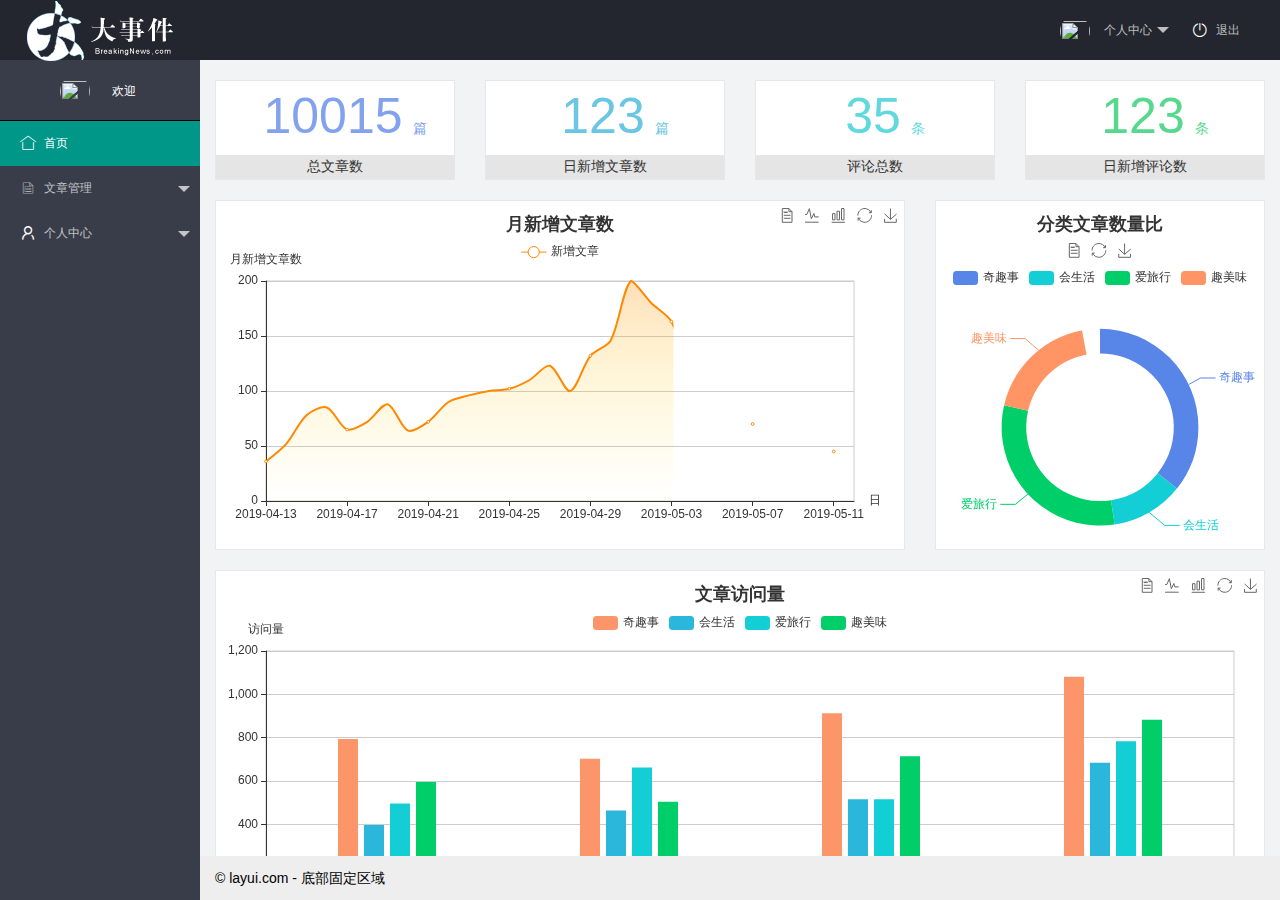
==== commit c4ce3e0c: "完成退出按钮功能" ====
--- a/index.html
+++ b/index.html
@@ -18,8 +18,8 @@
             <ul class="layui-nav layui-layout-right">
                 <li class="layui-nav-item">
                     <a href="javascript:;">
-                        <img src="http://t.cn/RCzsdCq" class="layui-nav-img" style="display: none;" alt="">
-                        <span id="userportrait">Y</span>
+                        <img src="" class="layui-nav-img" alt="">
+                        <span class="userportrait"></span>
                         个人中心
                     </a>
                     <dl class="layui-nav-child">
@@ -30,8 +30,8 @@
                 </li>
 
                 <li class="layui-nav-item">
-                    <a href="">
-                        <i class="layui-icon layui-icon-logout"
+                    <a href="javascript:;">
+                        <i class="layui-icon layui-icon-logout logout"
                             style="font-size: 18px; color: #fff; vertical-align: bottom;"></i>
                         退出
                     </a>
@@ -41,8 +41,8 @@
 
         <div class="layui-side layui-bg-black">
             <div class="welcome">
-                <img src="http://t.cn/RCzsdCq" class="layui-nav-img" style="display: none;" alt="">
-                <span id="userportrait">Y</span>
+                <img src="" class="layui-nav-img" alt="">
+                <span class="userportrait"></span>
                 <em>欢迎</em>
             </div>
             <div>
--- a/assets/css/index.css
+++ b/assets/css/index.css
@@ -20,7 +20,7 @@
 }
 
 .welcome span,
-.layui-nav #userportrait
+.layui-nav .userportrait
 {
     display: inline-block;
     width: 30px;
@@ -30,6 +30,7 @@
     background-color: #009688;
     border-radius: 50%;
     color: #fff;
+    display: none;
 }
 
 .welcome em{
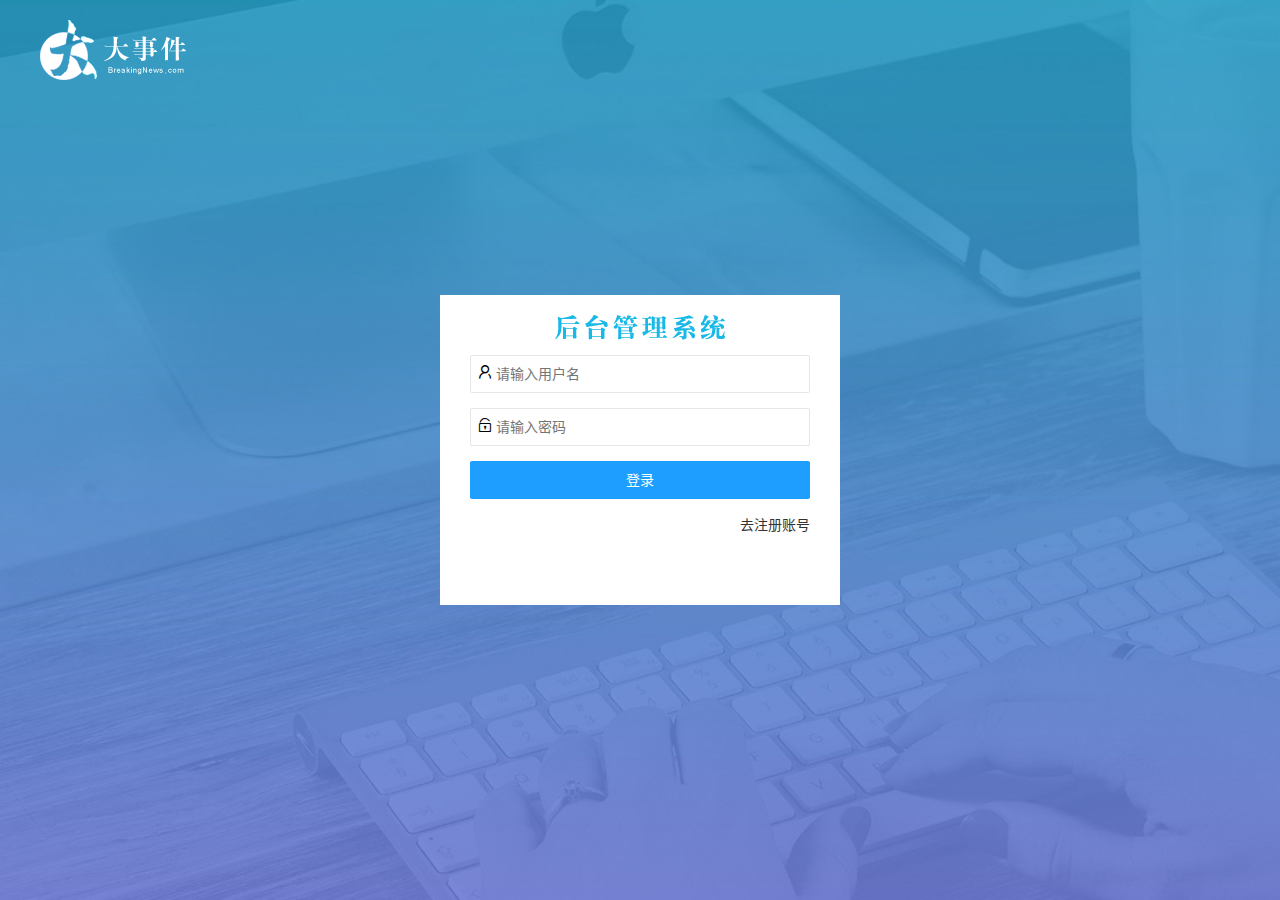
==== commit acd297a1: "完成index分支" ====
--- a/index.html
+++ b/index.html
@@ -1,3 +1,10 @@
+<script>
+    // 判断token是否存在,如果不存在表示没有登录
+    if (!localStorage.getItem('token')) {
+        location.href = 'login.html';
+    }
+</script>
+
 <!DOCTYPE html>
 <html>
 
@@ -30,8 +37,8 @@
                 </li>
 
                 <li class="layui-nav-item">
-                    <a href="javascript:;">
-                        <i class="layui-icon layui-icon-logout logout"
+                    <a href="javascript:;" class="logout">
+                        <i class="layui-icon layui-icon-logout"
                             style="font-size: 18px; color: #fff; vertical-align: bottom;"></i>
                         退出
                     </a>
